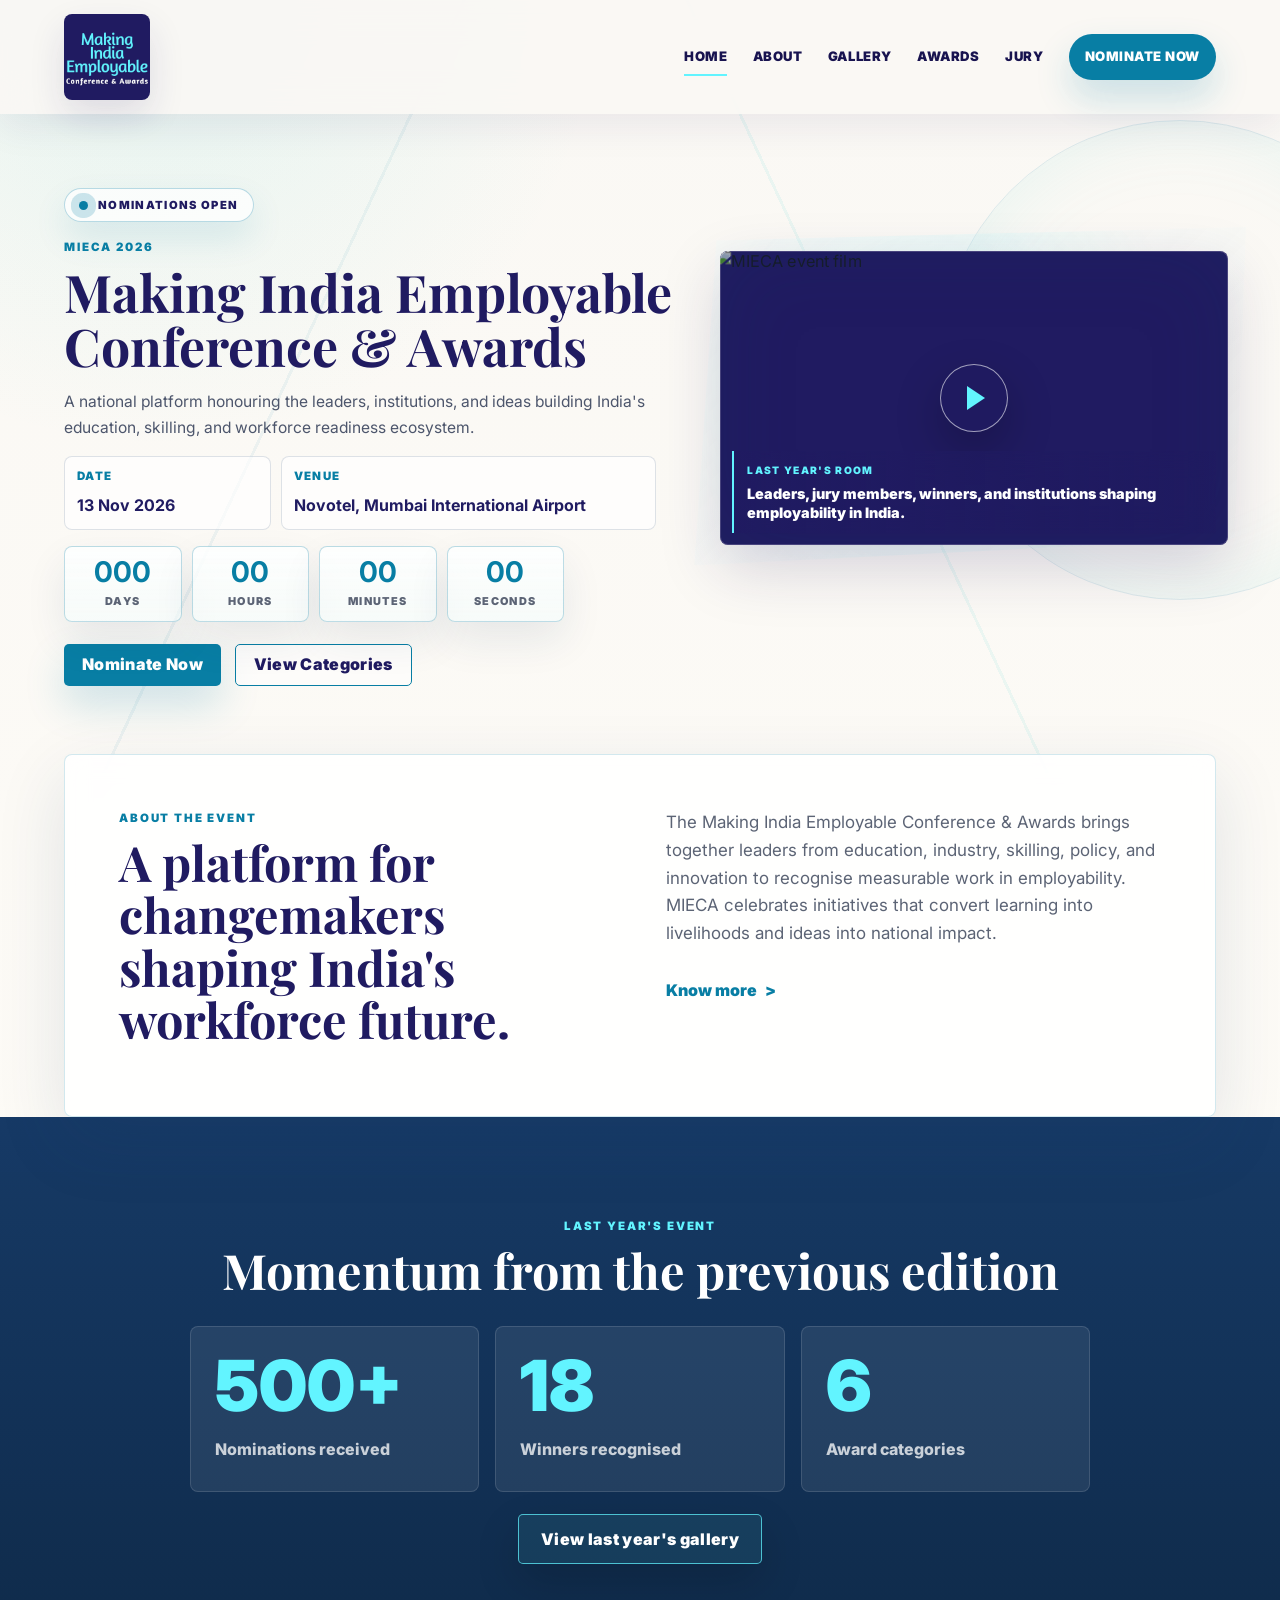
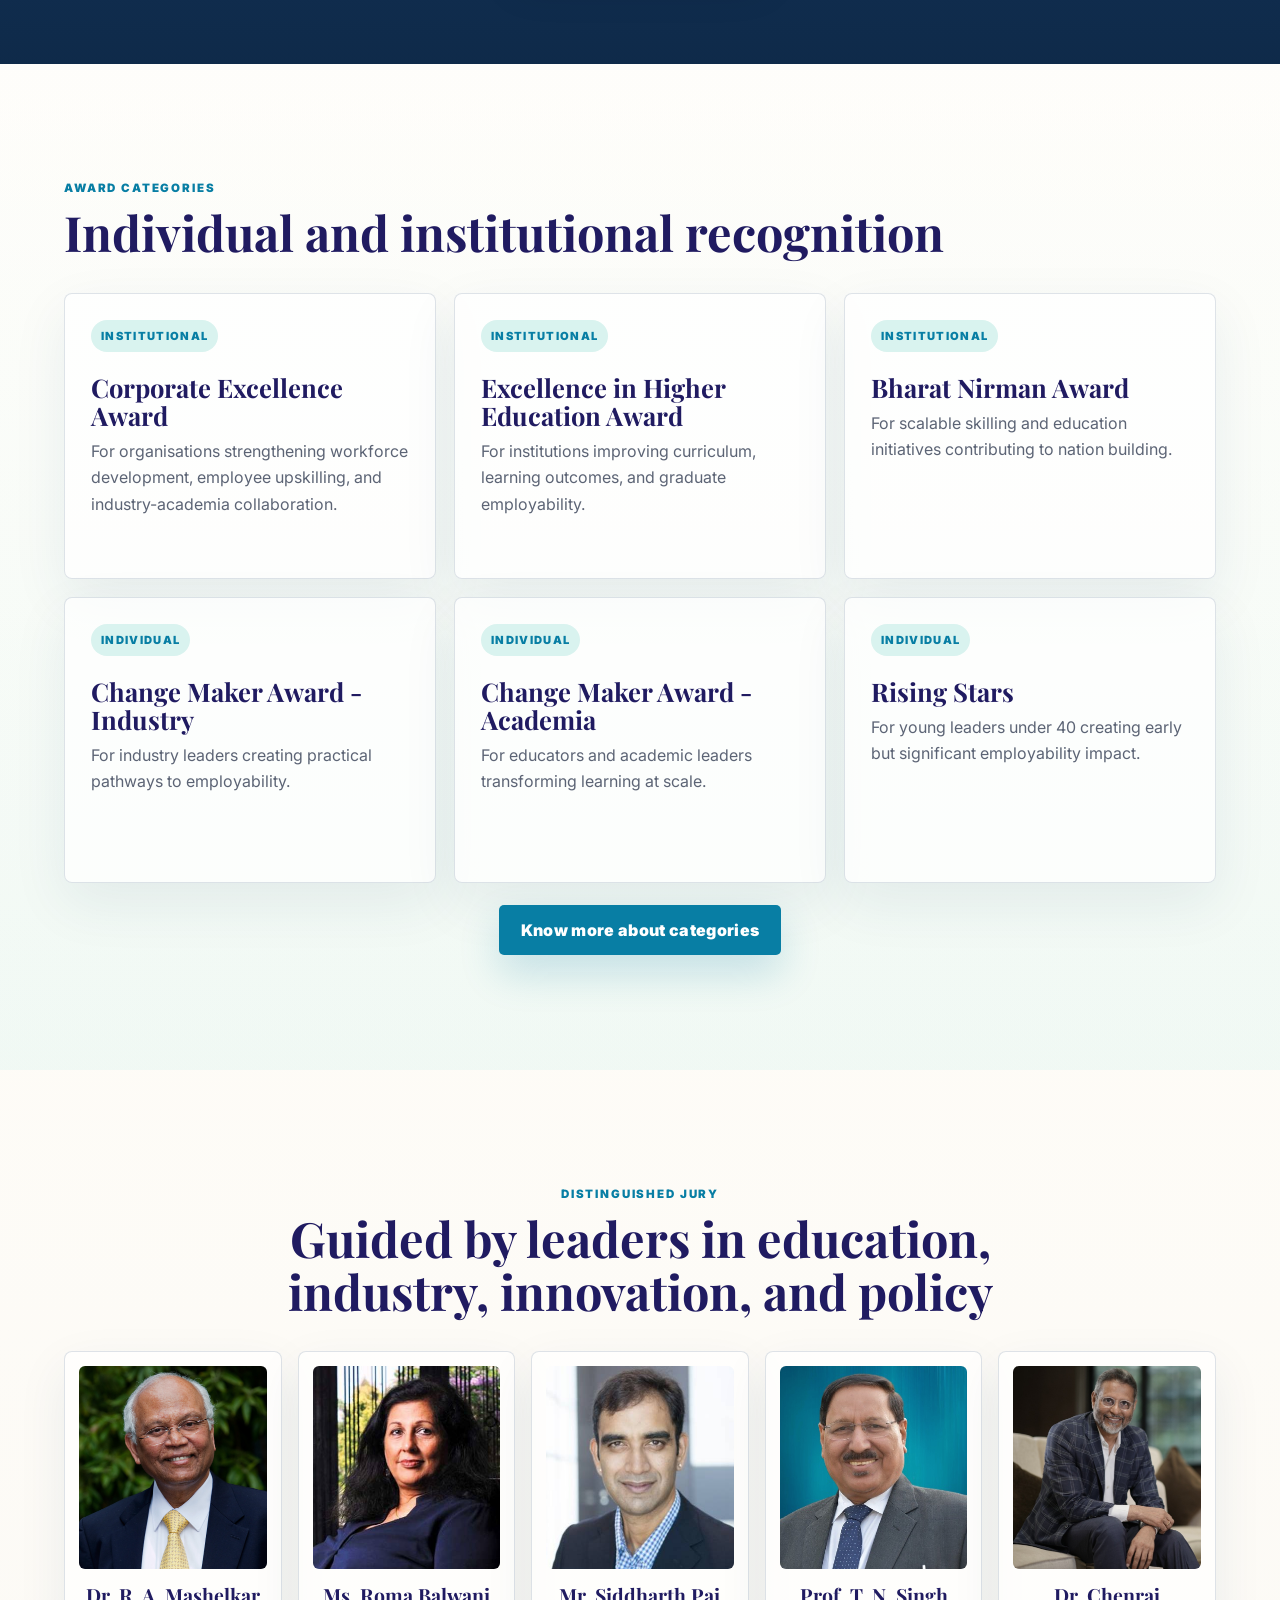
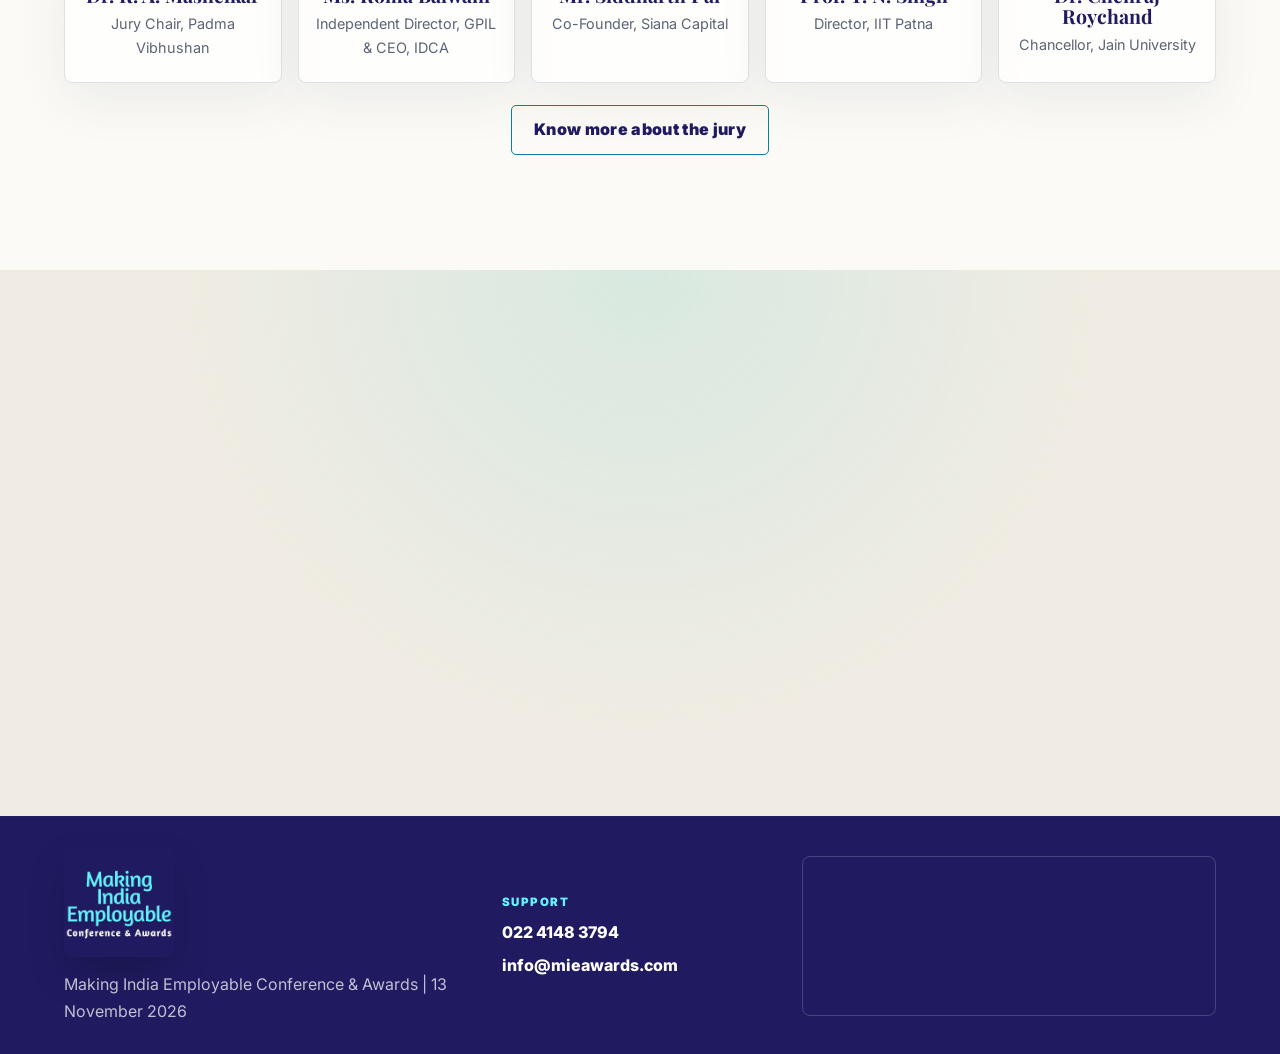
==== mieca-2026/index.html @ 9bd4bc5b "Add files via upload" ====
<!doctype html>
<html lang="en">
  <head>
    <meta charset="utf-8">
    <meta name="viewport" content="width=device-width, initial-scale=1">
    <title>MIECA 2026 | Making India Employable Conference & Awards</title>
    <meta name="description" content="Making India Employable Conference & Awards 2026 at Novotel, Mumbai International Airport on 13 November 2026.">
    <link rel="preconnect" href="https://fonts.googleapis.com">
    <link rel="preconnect" href="https://fonts.gstatic.com" crossorigin>
    <link href="https://fonts.googleapis.com/css2?family=Inter:wght@400;500;600;700;800;900&family=Playfair+Display:wght@600;700;800&display=swap" rel="stylesheet">
    <link rel="stylesheet" href="styles.css">
    <script defer src="script.js"></script>
  </head>
  <body>
    <div class="page-loader" id="pageLoader" aria-label="Loading Making India Employable">
      <div class="loader-mark">
        <img src="assets/mieca-logo.png" alt="Making India Employable Conference & Awards">
      </div>
      <div class="loader-line"></div>
    </div>

    <header class="site-header" id="siteHeader">
      <a class="brand" href="index.html" aria-label="MIECA home">
        <img src="assets/mieca-logo.png" alt="MIECA">
      </a>
      <button class="menu-toggle" type="button" aria-label="Open menu" aria-expanded="false">
        <span></span><span></span><span></span>
      </button>
      <nav class="site-nav" aria-label="Primary navigation">
        <a href="index.html" aria-current="page">Home</a>
        <a href="about.html">About</a>
        <a href="gallery.html">Gallery</a>
        <a href="awards.html">Awards</a>
        <a href="jury.html">Jury</a>
        <a class="nav-cta" href="awards.html#nominate">Nominate Now</a>
      </nav>
    </header>

    <main>
      <section class="hero page-band" id="top">
        <div class="ambient-lines" aria-hidden="true"></div>
        <div class="hero-copy reveal">
          <span class="status-pill"><i></i>Nominations Open</span>
          <p class="eyebrow">MIECA 2026</p>
          <h1 class="hero-title"><span>Making India Employable</span><span>Conference & Awards</span></h1>
          <p class="hero-text">A national platform honouring the leaders, institutions, and ideas building India's education, skilling, and workforce readiness ecosystem.</p>
          <div class="event-cards" aria-label="Event details">
            <div><span>Date</span><strong>13 Nov 2026</strong></div>
            <div><span>Venue</span><strong>Novotel, Mumbai International Airport</strong></div>
          </div>
          <div class="countdown" data-countdown="2026-11-13T09:00:00+05:30" aria-label="Countdown to event">
            <div><strong data-days>000</strong><span>Days</span></div>
            <div><strong data-hours>00</strong><span>Hours</span></div>
            <div><strong data-minutes>00</strong><span>Minutes</span></div>
            <div><strong data-seconds>00</strong><span>Seconds</span></div>
          </div>
          <div class="hero-actions">
            <a class="button primary" href="awards.html#nominate">Nominate Now</a>
            <a class="button ghost" href="awards.html">View Categories</a>
          </div>
        </div>
        <div class="hero-media reveal delay-1">
          <div class="video-frame hero-video">
            <a class="video-shell" href="https://www.youtube.com/watch?v=BabXamYl0RA" target="_blank" rel="noopener noreferrer" aria-label="Watch the MIECA event film on YouTube">
              <img src="https://img.youtube.com/vi/BabXamYl0RA/maxresdefault.jpg" alt="MIECA event film">
              <span class="video-play" aria-hidden="true"></span>
              <div class="video-story">
                <span>Last year's room</span>
                <strong>Leaders, jury members, winners, and institutions shaping employability in India.</strong>
              </div>
            </a>
          </div>
        </div>
      </section>

      <section class="section split-section" id="about-preview">
        <div class="section-copy reveal">
          <p class="eyebrow">About the event</p>
          <h2>A platform for changemakers shaping India's workforce future.</h2>
        </div>
        <div class="section-body reveal delay-1">
          <p>The Making India Employable Conference & Awards brings together leaders from education, industry, skilling, policy, and innovation to recognise measurable work in employability. MIECA celebrates initiatives that convert learning into livelihoods and ideas into national impact.</p>
          <a class="text-link" href="about.html">Know more</a>
        </div>
      </section>

      <section class="section impact-section" id="highlights">
        <div class="section-heading centered reveal">
          <p class="eyebrow">Last year's event</p>
          <h2>Momentum from the previous edition</h2>
        </div>
        <div class="stat-grid">
          <article class="stat-card reveal">
            <span class="stat-number" data-count="500" data-suffix="+">0</span>
            <p>Nominations received</p>
          </article>
          <article class="stat-card reveal delay-1">
            <span class="stat-number" data-count="18">0</span>
            <p>Winners recognised</p>
          </article>
          <article class="stat-card reveal delay-2">
            <span class="stat-number" data-count="6">0</span>
            <p>Award categories</p>
          </article>
        </div>
        <div class="center-action reveal">
          <a class="button ghost dark" href="gallery.html">View last year's gallery</a>
        </div>
      </section>

      <section class="section awards-preview" id="awards">
        <div class="section-heading reveal">
          <p class="eyebrow">Award categories</p>
          <h2>Individual and institutional recognition</h2>
        </div>
        <div class="category-grid">
          <article class="category-card reveal">
            <span>Institutional</span>
            <h3>Corporate Excellence Award</h3>
            <p>For organisations strengthening workforce development, employee upskilling, and industry-academia collaboration.</p>
          </article>
          <article class="category-card reveal">
            <span>Institutional</span>
            <h3>Excellence in Higher Education Award</h3>
            <p>For institutions improving curriculum, learning outcomes, and graduate employability.</p>
          </article>
          <article class="category-card reveal">
            <span>Institutional</span>
            <h3>Bharat Nirman Award</h3>
            <p>For scalable skilling and education initiatives contributing to nation building.</p>
          </article>
          <article class="category-card reveal">
            <span>Individual</span>
            <h3>Change Maker Award - Industry</h3>
            <p>For industry leaders creating practical pathways to employability.</p>
          </article>
          <article class="category-card reveal">
            <span>Individual</span>
            <h3>Change Maker Award - Academia</h3>
            <p>For educators and academic leaders transforming learning at scale.</p>
          </article>
          <article class="category-card reveal">
            <span>Individual</span>
            <h3>Rising Stars</h3>
            <p>For young leaders under 40 creating early but significant employability impact.</p>
          </article>
        </div>
        <div class="center-action reveal">
          <a class="button primary" href="awards.html">Know more about categories</a>
        </div>
      </section>

      <section class="section jury-preview" id="jury">
        <div class="section-heading centered reveal">
          <p class="eyebrow">Distinguished jury</p>
          <h2>Guided by leaders in education, industry, innovation, and policy</h2>
        </div>
        <div class="jury-strip">
          <article class="jury-card reveal">
            <img src="assets/dr-mashelkar.png" alt="Dr. R. A. Mashelkar">
            <h3>Dr. R. A. Mashelkar</h3>
            <p>Jury Chair, Padma Vibhushan</p>
          </article>
          <article class="jury-card reveal delay-1">
            <img src="assets/roma-balwani.jpg" alt="Ms. Roma Balwani">
            <h3>Ms. Roma Balwani</h3>
            <p>Independent Director, GPIL & CEO, IDCA</p>
          </article>
          <article class="jury-card reveal delay-2">
            <img src="assets/siddharth-pai.jpg" alt="Mr. Siddharth Pai">
            <h3>Mr. Siddharth Pai</h3>
            <p>Co-Founder, Siana Capital</p>
          </article>
          <article class="jury-card reveal">
            <img src="assets/tn-singh.jpg" alt="Prof. T. N. Singh">
            <h3>Prof. T. N. Singh</h3>
            <p>Director, IIT Patna</p>
          </article>
          <article class="jury-card reveal delay-1">
            <img src="assets/chenraj-roychand.jpg" alt="Dr. Chenraj Roychand">
            <h3>Dr. Chenraj Roychand</h3>
            <p>Chancellor, Jain University</p>
          </article>
        </div>
        <div class="center-action reveal">
          <a class="button ghost dark" href="jury.html">Know more about the jury</a>
        </div>
      </section>

      <section class="section partners-section" id="partners">
        <div class="section-heading centered reveal">
          <p class="eyebrow">Partners</p>
          <h2>Powered by a committed education and employability ecosystem</h2>
        </div>
        <div class="partner-grid reveal">
          <div class="partner-logo"><img src="assets/india-education-forum.png" alt="India Education Forum"></div>
          <div class="partner-logo"><img src="assets/india-employer-forum.png" alt="India Employer Forum"></div>
          <div class="partner-logo"><img src="assets/teamlease-digivarsity.png" alt="TeamLease EdTech Digivarsity"></div>
        </div>
      </section>
    </main>

    <footer class="site-footer">
      <div class="footer-brand">
        <img src="assets/mieca-logo.png" alt="MIECA">
        <p>Making India Employable Conference & Awards | 13 November 2026</p>
      </div>
      <div class="footer-contact">
        <span>Support</span>
        <a href="tel:02241483794">022 4148 3794</a>
        <a href="mailto:info@mieawards.com">info@mieawards.com</a>
      </div>
      <div class="footer-map" aria-label="Event location map">
        <iframe title="Novotel Mumbai International Airport map" src="https://maps.google.com/maps?q=Novotel%20Mumbai%20International%20Airport&t=&z=14&ie=UTF8&iwloc=&output=embed" loading="lazy"></iframe>
      </div>
    </footer>
  </body>
</html>
---- mieca-2026/styles.css ----
:root {
  --ivory: #faf8f4;
  --ivory-deep: #f1ece3;
  --ink: #182033;
  --muted: #5c6475;
  --deep: #201b61;
  --primary: #087ea4;
  --light: #62f4ff;
  --brand-cyan: #62f4ff;
  --brand-indigo: #201b61;
  --mist: #d9f3ef;
  --white: #ffffff;
  --line: rgba(22, 59, 102, 0.14);
  --glow: rgba(8, 126, 164, 0.2);
  --shadow: 0 24px 80px rgba(22, 59, 102, 0.14);
  --font-heading: "Playfair Display", Georgia, serif;
  --font-body: "Inter", Arial, sans-serif;
}

*,
*::before,
*::after {
  box-sizing: border-box;
}

html {
  scroll-behavior: smooth;
}

body {
  margin: 0;
  color: var(--ink);
  background:
    radial-gradient(circle at 12% 0%, rgba(84, 215, 210, 0.13), transparent 28rem),
    linear-gradient(180deg, var(--ivory), #fffdf8 48%, var(--ivory));
  font-family: var(--font-body);
  line-height: 1.65;
  overflow-x: hidden;
}

body.is-loading {
  overflow: hidden;
}

body.menu-open {
  overflow: hidden;
}

a {
  color: inherit;
  text-decoration: none;
}

img {
  display: block;
  max-width: 100%;
}

h1,
h2,
h3,
p {
  margin-top: 0;
}

h1,
h2,
h3 {
  color: var(--deep);
  font-family: var(--font-heading);
  line-height: 1.08;
}

h1 {
  max-width: 650px;
  margin-bottom: 16px;
  font-size: clamp(2.25rem, 4.45vw, 4.35rem);
  letter-spacing: 0;
}

.hero-title {
  max-width: 900px;
  font-size: clamp(2.35rem, 4.05vw, 4.05rem);
  line-height: 1.04;
}

.hero-title span {
  display: block;
  white-space: nowrap;
}

h2 {
  margin-bottom: 16px;
  font-size: clamp(1.9rem, 3.8vw, 3.35rem);
}

h3 {
  margin-bottom: 8px;
  font-size: clamp(1.25rem, 2vw, 1.7rem);
}

p {
  color: var(--muted);
}

.page-loader {
  position: fixed;
  inset: 0;
  z-index: 999;
  display: grid;
  place-items: center;
  background:
    radial-gradient(circle at 50% 42%, rgba(98, 244, 255, 0.16), transparent 22rem),
    var(--ivory);
  transition: opacity 0.55s ease, visibility 0.55s ease;
}

.page-loader.is-done {
  visibility: hidden;
  opacity: 0;
  pointer-events: none;
}

.loader-mark {
  display: grid;
  width: min(420px, 74vw);
  place-items: center;
  padding: 0;
  border-radius: 14px;
  background: transparent;
  box-shadow: 0 24px 80px rgba(32, 27, 97, 0.14);
  animation: loaderLogo 1.45s ease both;
}

.loader-mark img {
  width: 100%;
  border-radius: 14px;
  filter: drop-shadow(0 12px 24px rgba(32, 27, 97, 0.12));
}

.loader-line {
  position: absolute;
  top: calc(50% + 150px);
  width: min(320px, 70vw);
  height: 2px;
  overflow: hidden;
  background: rgba(8, 126, 164, 0.16);
}

.loader-line::after {
  content: "";
  display: block;
  width: 48%;
  height: 100%;
  background: linear-gradient(90deg, transparent, var(--primary), var(--light));
  animation: loaderLine 1.3s ease-in-out infinite;
}

@keyframes loaderLogo {
  from { opacity: 0; transform: translateY(14px) scale(0.96); }
  to { opacity: 1; transform: translateY(0) scale(1); }
}

@keyframes loaderLine {
  from { transform: translateX(-100%); }
  to { transform: translateX(230%); }
}

.site-header {
  position: fixed;
  top: 0;
  left: 0;
  z-index: 50;
  display: flex;
  width: 100%;
  align-items: center;
  justify-content: space-between;
  gap: 28px;
  padding: 14px clamp(18px, 5vw, 70px);
  background: rgba(250, 248, 244, 0.9);
  box-shadow: 0 12px 38px rgba(32, 27, 97, 0.08);
  backdrop-filter: blur(18px);
  transition: background 0.35s ease, box-shadow 0.35s ease, padding 0.35s ease;
}

.site-header.is-scrolled,
.site-header.menu-active {
  background: rgba(250, 248, 244, 0.96);
  box-shadow: 0 14px 42px rgba(32, 27, 97, 0.12);
  backdrop-filter: blur(18px);
}

.brand {
  display: inline-flex;
  align-items: center;
  padding: 0;
  border: 0;
  border-radius: 8px;
  background: transparent;
  box-shadow: 0 16px 36px rgba(32, 27, 97, 0.12);
}

.brand img {
  width: 86px;
  border-radius: 8px;
  filter: none;
}

.site-nav {
  display: flex;
  align-items: center;
  gap: clamp(16px, 2vw, 28px);
  color: #18134f;
  font-size: 0.82rem;
  font-weight: 900;
  letter-spacing: 0.04em;
  text-transform: uppercase;
}

.site-nav a {
  position: relative;
}

.site-nav a::after {
  content: "";
  position: absolute;
  right: 0;
  bottom: -8px;
  left: 0;
  height: 2px;
  background: var(--brand-cyan);
  transform: scaleX(0);
  transform-origin: left;
  transition: transform 0.25s ease;
}

.site-nav a:hover::after,
.site-nav a[aria-current="page"]::after {
  transform: scaleX(1);
}

.site-nav .nav-cta {
  min-height: 42px;
  padding: 12px 16px;
  border-radius: 999px;
  background: var(--primary);
  color: var(--white);
  box-shadow: 0 18px 36px var(--glow);
}

.site-nav .nav-cta::after {
  display: none;
}

.menu-toggle {
  display: none;
  width: 44px;
  height: 44px;
  border: 1px solid var(--line);
  border-radius: 999px;
  background: rgba(255, 255, 255, 0.72);
  cursor: pointer;
}

.menu-toggle span {
  display: block;
  width: 18px;
  height: 2px;
  margin: 4px auto;
  background: var(--deep);
  transition: transform 0.25s ease, opacity 0.25s ease;
}

.menu-open .menu-toggle span:nth-child(1) {
  transform: translateY(6px) rotate(45deg);
}

.menu-open .menu-toggle span:nth-child(2) {
  opacity: 0;
}

.menu-open .menu-toggle span:nth-child(3) {
  transform: translateY(-6px) rotate(-45deg);
}

.page-band,
.section {
  padding-right: clamp(18px, 5vw, 76px);
  padding-left: clamp(18px, 5vw, 76px);
}

.hero {
  position: relative;
  display: grid;
  min-height: min(740px, 80svh);
  grid-template-columns: minmax(0, 0.98fr) minmax(360px, 0.82fr);
  gap: clamp(30px, 5vw, 72px);
  align-items: start;
  padding-top: clamp(188px, 17vh, 210px);
  padding-bottom: 112px;
  overflow: hidden;
}

.ambient-lines {
  position: absolute;
  inset: 0;
  pointer-events: none;
  opacity: 0.58;
  background:
    linear-gradient(115deg, transparent 0 28%, rgba(8, 126, 164, 0.1) 28% 28.2%, transparent 28.2% 100%),
    linear-gradient(65deg, transparent 0 64%, rgba(84, 215, 210, 0.17) 64% 64.2%, transparent 64.2% 100%);
  animation: driftLines 9s ease-in-out infinite alternate;
}

@keyframes driftLines {
  from { transform: translate3d(-14px, -8px, 0); }
  to { transform: translate3d(18px, 10px, 0); }
}

.hero::before {
  content: "";
  position: absolute;
  width: 480px;
  height: 480px;
  right: -140px;
  top: 120px;
  border: 1px solid rgba(8, 126, 164, 0.12);
  border-radius: 50%;
  box-shadow: inset 0 0 80px rgba(84, 215, 210, 0.12);
  animation: slowSpin 20s linear infinite;
}

@keyframes slowSpin {
  to { transform: rotate(360deg); }
}

.hero-copy,
.hero-media {
  position: relative;
  z-index: 1;
}

.hero-media {
  align-self: start;
  margin-top: clamp(44px, 7vh, 74px);
}

.status-pill {
  display: inline-flex;
  align-items: center;
  gap: 10px;
  min-height: 34px;
  margin-bottom: 16px;
  padding: 0 14px;
  border: 1px solid rgba(8, 126, 164, 0.28);
  border-radius: 999px;
  background: rgba(255, 255, 255, 0.72);
  color: var(--deep);
  font-size: 0.7rem;
  font-weight: 900;
  letter-spacing: 0.12em;
  text-transform: uppercase;
  box-shadow: 0 16px 34px rgba(8, 126, 164, 0.12);
}

.status-pill i {
  width: 9px;
  height: 9px;
  border-radius: 50%;
  background: var(--primary);
  box-shadow: 0 0 0 8px var(--glow);
  animation: pulse 1.8s ease-in-out infinite;
}

@keyframes pulse {
  50% { box-shadow: 0 0 0 13px rgba(8, 126, 164, 0); }
}

.eyebrow {
  margin-bottom: 8px;
  color: var(--primary);
  font-size: 0.72rem;
  font-weight: 900;
  letter-spacing: 0.16em;
  text-transform: uppercase;
}

.hero-text {
  max-width: 600px;
  margin-bottom: 16px;
  color: #4d566c;
  font-size: clamp(0.95rem, 1.22vw, 1.06rem);
}

.event-cards {
  display: grid;
  max-width: 600px;
  grid-template-columns: 0.55fr 1fr;
  gap: 10px;
  margin-bottom: 16px;
}

.event-cards div {
  padding: 10px 12px;
  border: 1px solid var(--line);
  border-radius: 8px;
  background: rgba(255, 255, 255, 0.64);
}

.event-cards span {
  display: block;
  color: var(--primary);
  font-size: 0.72rem;
  font-weight: 900;
  letter-spacing: 0.12em;
  text-transform: uppercase;
}

.event-cards strong {
  display: block;
  margin-top: 6px;
  color: var(--deep);
}

.countdown {
  display: grid;
  max-width: 500px;
  grid-template-columns: repeat(4, 1fr);
  gap: 10px;
}

.countdown div {
  position: relative;
  overflow: hidden;
  min-height: 68px;
  padding: 11px 8px 8px;
  border: 1px solid rgba(8, 126, 164, 0.26);
  border-radius: 8px;
  background:
    linear-gradient(180deg, rgba(255, 255, 255, 0.88), rgba(255, 255, 255, 0.52)),
    rgba(84, 215, 210, 0.08);
  text-align: center;
  box-shadow: 0 18px 42px rgba(22, 59, 102, 0.09);
}

.countdown div::before {
  content: "";
  position: absolute;
  inset: 0;
  background: linear-gradient(110deg, transparent, rgba(84, 215, 210, 0.26), transparent);
  transform: translateX(-120%);
  animation: shimmer 3.5s ease-in-out infinite;
}

@keyframes shimmer {
  55%, 100% { transform: translateX(120%); }
}

.countdown strong {
  position: relative;
  display: block;
  color: var(--primary);
  font-size: clamp(1.25rem, 2.35vw, 1.78rem);
  line-height: 1;
}

.countdown span {
  position: relative;
  color: var(--muted);
  font-size: 0.68rem;
  font-weight: 900;
  letter-spacing: 0.13em;
  text-transform: uppercase;
}

.hero-actions,
.center-action {
  display: flex;
  flex-wrap: wrap;
  gap: 14px;
  margin-top: 22px;
}

.center-action {
  justify-content: center;
}

.button {
  display: inline-flex;
  align-items: center;
  justify-content: center;
  min-height: 50px;
  padding: 0 22px;
  border-radius: 5px;
  font-weight: 900;
  letter-spacing: 0.02em;
  transition: transform 0.25s ease, box-shadow 0.25s ease, background 0.25s ease;
}

.hero .button {
  min-height: 42px;
  padding: 0 18px;
}

.button:hover {
  transform: translateY(-3px);
}

.button.primary {
  background: var(--primary);
  color: var(--white);
  box-shadow: 0 18px 40px var(--glow);
}

.button.primary:hover {
  background: #066d91;
}

.button.ghost {
  border: 1.5px solid var(--primary);
  background: rgba(255, 255, 255, 0.54);
  color: var(--deep);
}

.button.dark {
  background: transparent;
}

.video-frame {
  position: relative;
  margin-right: clamp(-12px, -1vw, 0px);
}

.video-frame::before {
  content: "";
  position: absolute;
  inset: -24px -18px -20px -26px;
  z-index: -1;
  background:
    radial-gradient(circle at 45% 48%, rgba(98, 244, 255, 0.22), transparent 16rem),
    linear-gradient(135deg, rgba(232, 252, 255, 0.28), rgba(217, 243, 239, 0.08));
  clip-path: polygon(4% 4%, 100% 0, 98% 92%, 0 100%);
  opacity: 0.68;
}

.video-shell {
  position: relative;
  display: block;
  overflow: hidden;
  height: clamp(250px, 23vw, 340px);
  border-radius: 8px;
  background: var(--deep);
  box-shadow: 0 22px 62px rgba(32, 27, 97, 0.18);
  isolation: isolate;
}

.video-shell::before {
  content: "";
  position: absolute;
  inset: 0;
  z-index: 1;
  pointer-events: none;
  border: 1px solid rgba(255, 255, 255, 0.18);
  border-radius: inherit;
  box-shadow: inset 0 0 80px rgba(22, 59, 102, 0.16);
}

.video-shell img {
  width: 100%;
  height: 100%;
  object-fit: cover;
  filter: saturate(0.95) contrast(0.96) brightness(0.76);
  transform: scale(1.02);
  transition: transform 0.45s ease, filter 0.45s ease;
}

.video-shell:hover img {
  filter: saturate(1.04) contrast(1.02) brightness(0.82);
  transform: scale(1.06);
}

.video-play {
  position: absolute;
  top: 50%;
  left: 50%;
  z-index: 2;
  width: 68px;
  height: 68px;
  border: 1px solid rgba(255, 255, 255, 0.58);
  border-radius: 50%;
  background: rgba(32, 27, 97, 0.68);
  box-shadow: 0 18px 48px rgba(0, 0, 0, 0.24);
  transform: translate(-50%, -50%);
  backdrop-filter: blur(10px);
}

.video-play::before {
  content: "";
  position: absolute;
  top: 50%;
  left: 53%;
  border-top: 12px solid transparent;
  border-bottom: 12px solid transparent;
  border-left: 18px solid var(--brand-cyan);
  transform: translate(-50%, -50%);
}

.video-story {
  position: absolute;
  right: 12px;
  bottom: 12px;
  left: 12px;
  z-index: 2;
  max-width: 520px;
  padding: 11px 13px;
  border-left: 2px solid var(--light);
  background: linear-gradient(90deg, rgba(32, 27, 97, 0.8), rgba(32, 27, 97, 0.42));
  color: var(--white);
  backdrop-filter: blur(14px);
}

.video-story span {
  display: block;
  margin-bottom: 5px;
  color: var(--light);
  font-size: 0.64rem;
  font-weight: 900;
  letter-spacing: 0.13em;
  text-transform: uppercase;
}

.video-story strong {
  display: block;
  font-size: 0.9rem;
  font-weight: 900;
  line-height: 1.35;
}

.section {
  padding-top: clamp(70px, 9vw, 120px);
  padding-bottom: clamp(70px, 9vw, 120px);
}

.split-section {
  position: relative;
  z-index: 2;
  display: grid;
  grid-template-columns: minmax(0, 0.95fr) minmax(0, 1fr);
  gap: clamp(28px, 6vw, 84px);
  align-items: start;
  margin-top: -44px;
  margin-right: clamp(18px, 5vw, 76px);
  margin-left: clamp(18px, 5vw, 76px);
  padding: clamp(34px, 5vw, 54px);
  border: 1px solid rgba(8, 126, 164, 0.18);
  border-radius: 8px;
  background: rgba(255, 255, 255, 0.86);
  box-shadow: 0 24px 70px rgba(22, 59, 102, 0.12);
  backdrop-filter: blur(12px);
}

.section-body p {
  max-width: 720px;
  font-size: 1.06rem;
}

.text-link {
  display: inline-flex;
  margin-top: 12px;
  color: var(--primary);
  font-weight: 900;
}

.text-link::after {
  content: ">";
  margin-left: 8px;
  transition: transform 0.25s ease;
}

.text-link:hover::after {
  transform: translateX(5px);
}

.centered {
  max-width: 860px;
  margin-right: auto;
  margin-left: auto;
  text-align: center;
}

.impact-section {
  background:
    linear-gradient(180deg, rgba(22, 59, 102, 0.96), rgba(14, 42, 73, 0.98)),
    var(--deep);
  padding-top: clamp(74px, 8vw, 100px);
  padding-bottom: clamp(74px, 8vw, 100px);
}

.impact-section h2,
.impact-section p {
  color: var(--white);
}

.impact-section .eyebrow {
  color: var(--light);
}

.stat-grid {
  display: grid;
  grid-template-columns: repeat(3, 1fr);
  gap: 16px;
  max-width: 900px;
  margin: 30px auto 0;
}

.stat-card {
  position: relative;
  overflow: hidden;
  min-height: 166px;
  padding: 24px;
  border: 1px solid rgba(255, 255, 255, 0.13);
  border-radius: 8px;
  background: rgba(255, 255, 255, 0.08);
}

.stat-card::after,
.category-card::after {
  content: "";
  position: absolute;
  inset: 0;
  background: linear-gradient(115deg, transparent, rgba(84, 215, 210, 0.18), transparent);
  transform: translateX(-130%);
  transition: transform 0.65s ease;
}

.stat-card:hover::after,
.category-card:hover::after {
  transform: translateX(130%);
}

.stat-number {
  position: relative;
  z-index: 1;
  display: block;
  color: var(--light);
  font-size: clamp(2.7rem, 6vw, 4.4rem);
  font-weight: 900;
  line-height: 1;
}

.stat-card p {
  position: relative;
  z-index: 1;
  margin: 14px 0 0;
  color: rgba(255, 255, 255, 0.76);
  font-weight: 800;
}


.impact-section .button.ghost.dark {
  border-color: rgba(98, 244, 255, 0.72);
  background: rgba(98, 244, 255, 0.08);
  color: var(--white);
  box-shadow: 0 18px 44px rgba(0, 0, 0, 0.16);
}

.awards-preview {
  background: linear-gradient(180deg, rgba(255, 255, 255, 0.38), rgba(84, 215, 210, 0.08));
}

.category-grid {
  display: grid;
  grid-template-columns: repeat(3, minmax(0, 1fr));
  gap: 18px;
  margin-top: 34px;
}

.category-card {
  position: relative;
  overflow: hidden;
  min-height: 286px;
  padding: 26px;
  border: 1px solid var(--line);
  border-radius: 8px;
  background: rgba(255, 255, 255, 0.72);
  box-shadow: 0 20px 55px rgba(22, 59, 102, 0.08);
  transition: transform 0.25s ease, border-color 0.25s ease;
}

.nomination-card {
  display: flex;
  flex-direction: column;
}

.category-card:hover {
  border-color: rgba(8, 126, 164, 0.36);
  transform: translateY(-6px);
}

.category-card span {
  display: inline-flex;
  margin-bottom: 28px;
  padding: 7px 10px;
  border-radius: 999px;
  background: var(--mist);
  color: var(--primary);
  font-size: 0.7rem;
  font-weight: 900;
  letter-spacing: 0.12em;
  text-transform: uppercase;
}

.category-card > span {
  margin-bottom: 22px;
}

.category-card h3,
.category-card p,
.category-card span,
.nomination-row,
.nomination-count {
  position: relative;
  z-index: 1;
}

.nomination-row {
  display: flex;
  gap: 12px;
  align-items: center;
  justify-content: space-between;
  margin-top: auto;
  padding-top: 22px;
}

.nomination-count {
  display: flex;
  align-items: stretch;
  width: min(270px, 100%);
  height: 48px;
  min-height: 48px;
  overflow: hidden;
  border: 1px solid rgba(98, 244, 255, 0.36);
  border-radius: 999px;
  background:
    linear-gradient(135deg, rgba(98, 244, 255, 0.14), rgba(255, 255, 255, 0.66)),
    rgba(255, 255, 255, 0.74);
  box-shadow: 0 14px 34px rgba(32, 27, 97, 0.08);
}

.nomination-count::after {
  content: "";
  position: absolute;
  inset: 0;
  background: linear-gradient(100deg, transparent, rgba(98, 244, 255, 0.28), transparent);
  transform: translateX(-120%);
  animation: countSweep 4.8s ease-in-out infinite;
}

@keyframes countSweep {
  60%, 100% { transform: translateX(120%); }
}

.nomination-count span {
  margin: 0;
  display: flex;
  align-items: center;
  padding: 0 12px 0 15px;
  background: transparent;
  color: #087ea4;
  font-size: 0.62rem;
  line-height: 1.2;
  letter-spacing: 0.1em;
  text-transform: uppercase;
}

.nomination-count strong {
  display: grid;
  flex: 0 0 58px;
  height: 100%;
  place-items: center;
  background: var(--deep);
  color: var(--brand-cyan);
  font-size: 1.3rem;
  line-height: 1;
}

.nomination-count b {
  color: inherit;
  font-size: inherit;
}

.nomination-button {
  flex: 0 0 auto;
  min-width: 138px;
  min-height: 48px;
  padding: 0 16px;
  border: 0;
  cursor: pointer;
  font-size: 0.78rem;
}

.jury-preview {
  overflow: hidden;
}

.jury-strip {
  display: grid;
  grid-template-columns: repeat(5, minmax(190px, 1fr));
  gap: 16px;
  margin-top: 34px;
}

.jury-card {
  padding: 14px 14px 22px;
  border: 1px solid var(--line);
  border-radius: 8px;
  background: rgba(255, 255, 255, 0.68);
  text-align: center;
  box-shadow: 0 18px 50px rgba(22, 59, 102, 0.08);
  transition: transform 0.25s ease;
}

.jury-card:hover {
  transform: translateY(-6px);
}

.jury-card img {
  width: 100%;
  aspect-ratio: 1 / 1.08;
  border-radius: 6px;
  object-fit: cover;
  filter: saturate(0.95);
}

.jury-card h3 {
  margin: 16px 0 6px;
  font-size: 1.22rem;
}

.jury-card p {
  margin-bottom: 0;
  font-size: 0.9rem;
}

.partners-section {
  background:
    radial-gradient(circle at 50% 0%, rgba(84, 215, 210, 0.16), transparent 30rem),
    var(--ivory-deep);
}

.partner-grid {
  display: grid;
  grid-template-columns: repeat(3, 1fr);
  gap: 18px;
  max-width: 980px;
  margin: 34px auto 0;
}

.partner-logo {
  display: grid;
  min-height: 150px;
  place-items: center;
  padding: 26px;
  border: 1px solid var(--line);
  border-radius: 8px;
  background: rgba(255, 255, 255, 0.74);
  box-shadow: 0 20px 55px rgba(22, 59, 102, 0.08);
}

.partner-logo img {
  max-height: 78px;
  object-fit: contain;
}

.site-footer {
  display: grid;
  grid-template-columns: minmax(240px, 0.9fr) minmax(180px, 0.6fr) minmax(260px, 0.9fr);
  align-items: center;
  gap: 24px;
  padding: 30px clamp(18px, 5vw, 76px);
  border-top: 1px solid var(--line);
  background: var(--deep);
}

.site-footer img {
  width: 110px;
  margin-bottom: 14px;
  border-radius: 8px;
  box-shadow: 0 18px 36px rgba(0, 0, 0, 0.18);
}

.site-footer p {
  margin: 0;
  color: rgba(255, 255, 255, 0.72);
}

.footer-contact {
  display: grid;
  gap: 7px;
}

.footer-contact span {
  color: var(--light);
  font-size: 0.72rem;
  font-weight: 900;
  letter-spacing: 0.13em;
  text-transform: uppercase;
}

.footer-contact a {
  color: var(--white);
  font-weight: 800;
}

.footer-map {
  overflow: hidden;
  height: 160px;
  border: 1px solid rgba(255, 255, 255, 0.18);
  border-radius: 8px;
}

.footer-map iframe {
  width: 100%;
  height: 100%;
  border: 0;
  filter: saturate(0.78);
}

.subpage-hero {
  position: relative;
  min-height: 390px;
  padding-top: 132px;
  padding-bottom: 48px;
  background:
    linear-gradient(90deg, rgba(22, 59, 102, 0.95), rgba(8, 126, 164, 0.78)),
    radial-gradient(circle at 82% 20%, rgba(84, 215, 210, 0.22), transparent 26rem),
    var(--deep);
  overflow: hidden;
}

.subpage-hero::after {
  content: "";
  position: absolute;
  right: -110px;
  bottom: -160px;
  width: 420px;
  height: 420px;
  border: 1px solid rgba(255, 255, 255, 0.14);
  border-radius: 50%;
}

.subpage-hero > * {
  position: relative;
  z-index: 1;
}

.subpage-hero .status-pill {
  margin-bottom: 18px;
  background: rgba(255, 255, 255, 0.12);
  color: var(--white);
}

.subpage-hero .eyebrow,
.subpage-hero h1,
.subpage-hero p {
  color: var(--white);
}

.subpage-hero h1 {
  max-width: 900px;
  font-size: clamp(2.05rem, 3.9vw, 3.75rem);
}

.subpage-hero p:last-child {
  max-width: 790px;
  font-size: 1.05rem;
  color: rgba(255, 255, 255, 0.76);
}

.gallery-hero {
  min-height: 520px;
  background:
    linear-gradient(90deg, rgba(22, 59, 102, 0.92), rgba(8, 126, 164, 0.55)),
    linear-gradient(180deg, rgba(22, 59, 102, 0.12), rgba(22, 59, 102, 0.92)),
    url("assets/gallery/opening-lamp.jpg") center / cover;
}

.gallery-hero::before {
  content: "";
  position: absolute;
  inset: 0;
  background:
    linear-gradient(115deg, transparent 0 34%, rgba(84, 215, 210, 0.18) 34% 34.2%, transparent 34.2% 100%),
    radial-gradient(circle at 84% 28%, rgba(84, 215, 210, 0.22), transparent 25rem);
}

.gallery-feature {
  display: grid;
  grid-template-columns: minmax(0, 0.78fr) minmax(360px, 1fr);
  gap: clamp(28px, 5vw, 70px);
  align-items: center;
  background: linear-gradient(180deg, rgba(255, 255, 255, 0.54), rgba(84, 215, 210, 0.08));
}

.gallery-feature-copy p:last-child {
  max-width: 620px;
  font-size: 1.05rem;
}

.gallery-lead,
.gallery-item {
  position: relative;
  overflow: hidden;
  margin: 0;
  border: 1px solid rgba(8, 126, 164, 0.18);
  border-radius: 8px;
  background: var(--deep);
  box-shadow: 0 24px 70px rgba(22, 59, 102, 0.12);
}

.gallery-lead {
  aspect-ratio: 1.45 / 1;
}

.gallery-lead img,
.gallery-item img {
  width: 100%;
  height: 100%;
  object-fit: cover;
  filter: saturate(0.96) contrast(1.02);
  transition: transform 0.5s ease, filter 0.5s ease;
}

.gallery-lead:hover img,
.gallery-item:hover img {
  transform: scale(1.045);
  filter: saturate(1.04) contrast(1.04);
}

.gallery-lead figcaption,
.gallery-item figcaption {
  position: absolute;
  right: 12px;
  bottom: 12px;
  left: 12px;
  padding: 11px 12px;
  border: 1px solid rgba(255, 255, 255, 0.18);
  border-radius: 6px;
  background: rgba(22, 59, 102, 0.72);
  color: var(--white);
  font-size: 0.78rem;
  font-weight: 900;
  letter-spacing: 0.04em;
  text-transform: uppercase;
  backdrop-filter: blur(12px);
}

.gallery-section {
  background:
    radial-gradient(circle at 14% 0%, rgba(84, 215, 210, 0.14), transparent 28rem),
    var(--ivory);
}

.gallery-grid {
  display: grid;
  grid-auto-flow: dense;
  grid-auto-rows: 150px;
  grid-template-columns: repeat(4, minmax(0, 1fr));
  gap: 16px;
  margin-top: 36px;
}

.gallery-item {
  min-height: 150px;
}

.gallery-item.large {
  grid-column: span 2;
  grid-row: span 2;
}

.gallery-item.wide {
  grid-column: span 2;
}

.gallery-item.tall {
  grid-row: span 2;
}

.content-grid {
  display: grid;
  grid-template-columns: minmax(0, 0.85fr) minmax(0, 1fr);
  gap: clamp(28px, 6vw, 76px);
}

.panel {
  padding: 28px;
  border: 1px solid var(--line);
  border-radius: 8px;
  background: rgba(255, 255, 255, 0.7);
  box-shadow: 0 20px 58px rgba(22, 59, 102, 0.08);
}

.panel-list {
  display: grid;
  gap: 14px;
  margin: 0;
  padding: 0;
  list-style: none;
}

.panel-list li {
  padding-left: 18px;
  border-left: 3px solid var(--primary);
  color: var(--muted);
}

.profile-grid {
  display: grid;
  gap: 22px;
}

.profile-card {
  display: grid;
  grid-template-columns: 260px minmax(0, 1fr);
  gap: 28px;
  padding: 24px;
  border: 1px solid var(--line);
  border-radius: 8px;
  background: rgba(255, 255, 255, 0.74);
  box-shadow: 0 20px 60px rgba(22, 59, 102, 0.08);
}

.profile-card img {
  width: 100%;
  aspect-ratio: 1 / 1.12;
  border-radius: 8px;
  object-fit: cover;
}

.profile-role {
  color: var(--primary);
  font-weight: 900;
}

.profile-card p:last-child {
  margin-bottom: 0;
}

.nomination-panel {
  border-color: rgba(8, 126, 164, 0.32);
  background:
    linear-gradient(135deg, rgba(84, 215, 210, 0.16), rgba(255, 255, 255, 0.76)),
    var(--white);
}

.reveal {
  opacity: 0;
  transform: translateY(28px);
  transition: opacity 0.7s ease, transform 0.7s ease;
}

.reveal.is-visible {
  opacity: 1;
  transform: translateY(0);
}

.delay-1 {
  transition-delay: 0.12s;
}

.delay-2 {
  transition-delay: 0.22s;
}

@media (max-width: 1120px) {
  .brand img {
    width: 82px;
  }

  .hero,
  .content-grid,
  .gallery-feature {
    grid-template-columns: 1fr;
  }

  .hero-media {
    margin-top: 10px;
  }

  .video-frame {
    margin-right: 0;
  }

  .video-frame::before {
    inset: -32px;
    clip-path: polygon(3% 0, 100% 5%, 97% 94%, 0 100%);
  }

  .video-shell {
    height: auto;
    aspect-ratio: 16 / 9;
    border-radius: 8px;
  }

  .split-section {
    grid-template-columns: 1fr;
  }

  .jury-strip,
  .category-grid {
    grid-template-columns: repeat(2, minmax(0, 1fr));
  }

  .gallery-grid {
    grid-template-columns: repeat(3, minmax(0, 1fr));
  }
}

@media (max-width: 820px) {
  .menu-toggle {
    display: block;
    position: relative;
    z-index: 60;
  }

  .site-nav {
    position: fixed;
    inset: 0;
    z-index: 55;
    display: grid;
    align-content: center;
    justify-items: center;
    gap: 24px;
    background: rgba(250, 248, 244, 0.98);
    font-size: 1.05rem;
    opacity: 0;
    pointer-events: none;
    transform: translateY(-12px);
    transition: opacity 0.25s ease, transform 0.25s ease;
  }

  .menu-open .site-nav {
    opacity: 1;
    pointer-events: auto;
    transform: translateY(0);
  }

  .event-cards,
  .stat-grid,
  .partner-grid,
  .profile-card,
  .site-footer {
    grid-template-columns: 1fr;
  }

  .countdown {
    grid-template-columns: repeat(2, 1fr);
  }

  .split-section {
    margin-top: -24px;
    margin-right: 18px;
    margin-left: 18px;
  }

  .nomination-row {
    flex-wrap: wrap;
  }

  .nomination-button {
    width: 100%;
  }

  .nomination-count {
    width: 100%;
  }

  .gallery-grid {
    grid-auto-rows: 170px;
    grid-template-columns: repeat(2, minmax(0, 1fr));
  }

  .gallery-item.large,
  .gallery-item.wide {
    grid-column: span 2;
  }
}

@media (max-width: 560px) {
  .brand {
    padding: 0;
  }

  .brand img {
    width: 70px;
  }

  h1 {
    font-size: clamp(2.2rem, 12vw, 3.35rem);
  }

  .hero-title {
    font-size: clamp(2.05rem, 10.8vw, 3.1rem);
  }

  .hero-title span {
    white-space: normal;
  }

  .page-band,
  .section {
    padding-right: 18px;
    padding-left: 18px;
  }

  .category-grid,
  .jury-strip {
    grid-template-columns: 1fr;
  }

  .hero {
    padding-top: 128px;
    padding-bottom: 84px;
  }

  .video-story {
    right: 10px;
    bottom: 10px;
    left: 10px;
    padding: 12px 13px;
  }

  .video-story strong {
    font-size: 0.88rem;
  }

  .gallery-hero {
    min-height: 470px;
  }

  .gallery-grid {
    display: flex;
    flex-direction: column;
  }

  .gallery-item,
  .gallery-item.large,
  .gallery-item.wide,
  .gallery-item.tall {
    min-height: auto;
    aspect-ratio: 1.18 / 1;
  }

  .gallery-lead figcaption,
  .gallery-item figcaption {
    right: 8px;
    bottom: 8px;
    left: 8px;
    font-size: 0.68rem;
  }
}
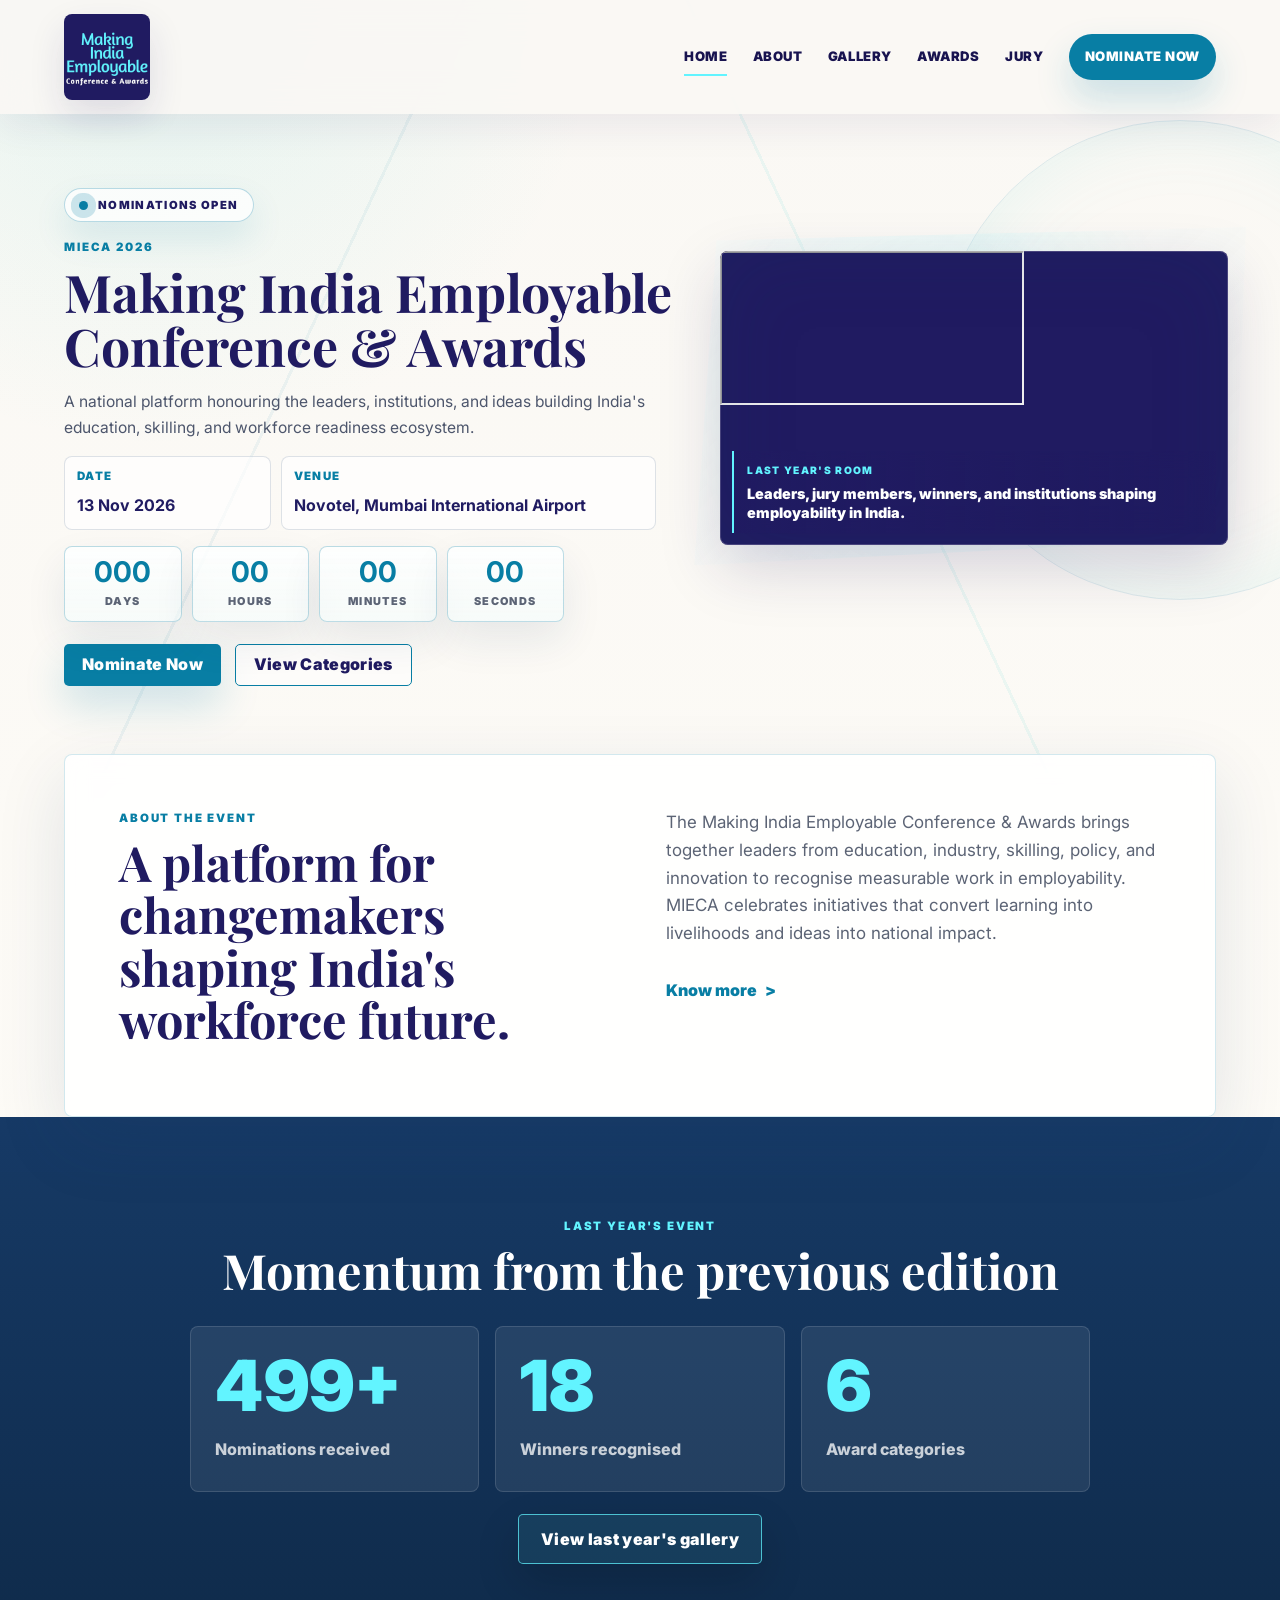
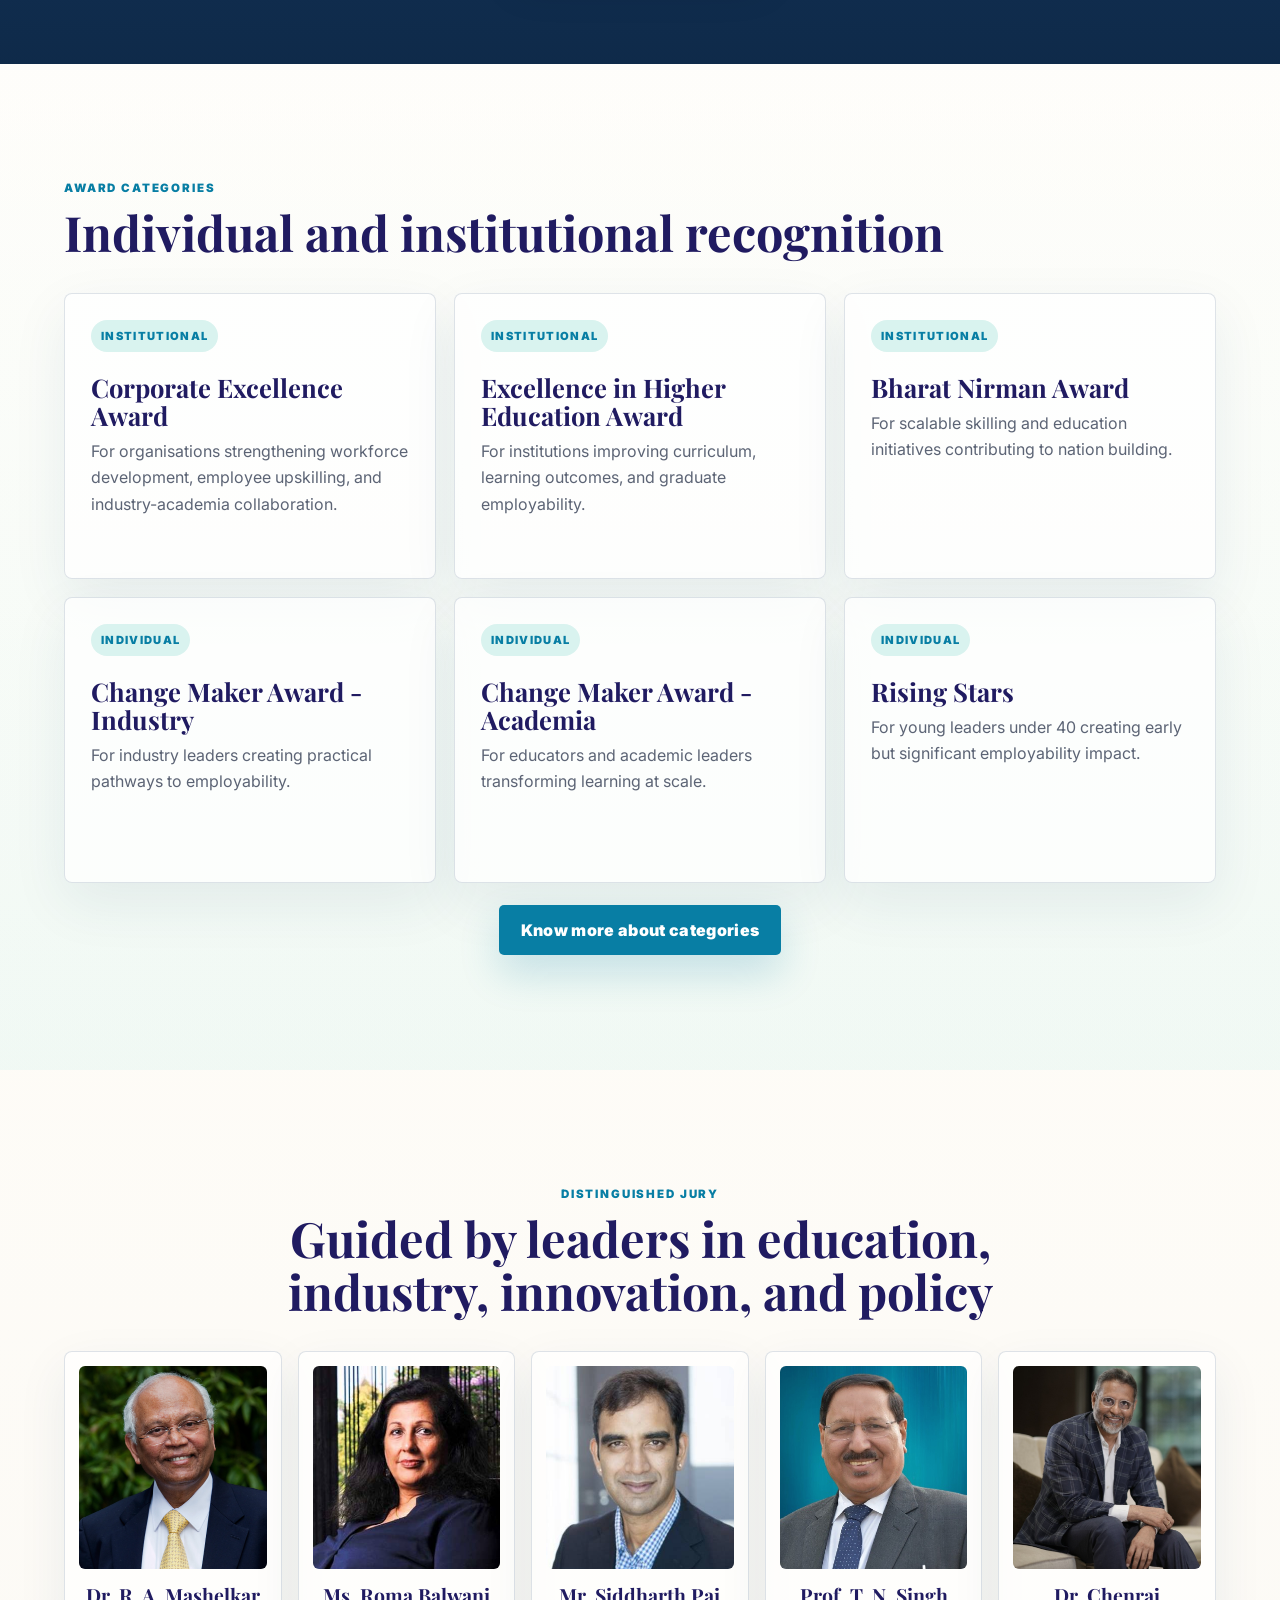
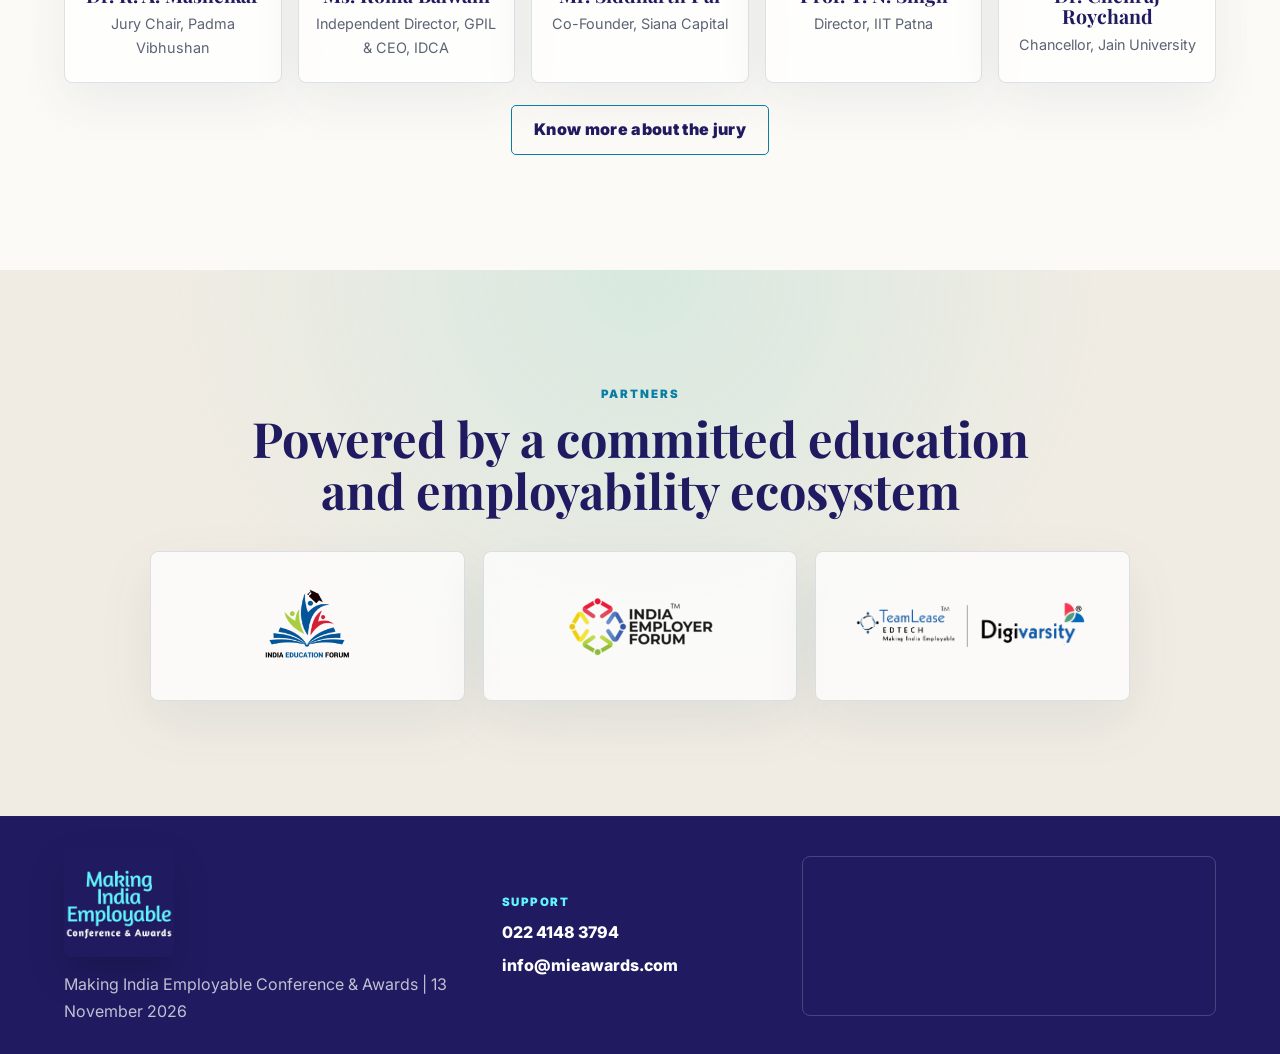
==== commit c9f17cb8: "Add files via upload" ====
--- a/mieca-2026/index.html
+++ b/mieca-2026/index.html
@@ -61,14 +61,19 @@
         </div>
         <div class="hero-media reveal delay-1">
           <div class="video-frame hero-video">
-            <a class="video-shell" href="https://www.youtube.com/watch?v=BabXamYl0RA" target="_blank" rel="noopener noreferrer" aria-label="Watch the MIECA event film on YouTube">
-              <img src="https://img.youtube.com/vi/BabXamYl0RA/maxresdefault.jpg" alt="MIECA event film">
-              <span class="video-play" aria-hidden="true"></span>
+            <div class="video-shell" aria-label="Autoplaying MIECA event film">
+              <iframe
+                src="https://www.youtube.com/embed/BabXamYl0RA?autoplay=1&mute=1&loop=1&playlist=BabXamYl0RA&controls=0&modestbranding=1&playsinline=1&rel=0"
+                title="MIECA event film"
+                referrerpolicy="strict-origin-when-cross-origin"
+                allow="autoplay; encrypted-media; picture-in-picture"
+                allowfullscreen>
+              </iframe>
               <div class="video-story">
                 <span>Last year's room</span>
                 <strong>Leaders, jury members, winners, and institutions shaping employability in India.</strong>
               </div>
-            </a>
+            </div>
           </div>
         </div>
       </section>
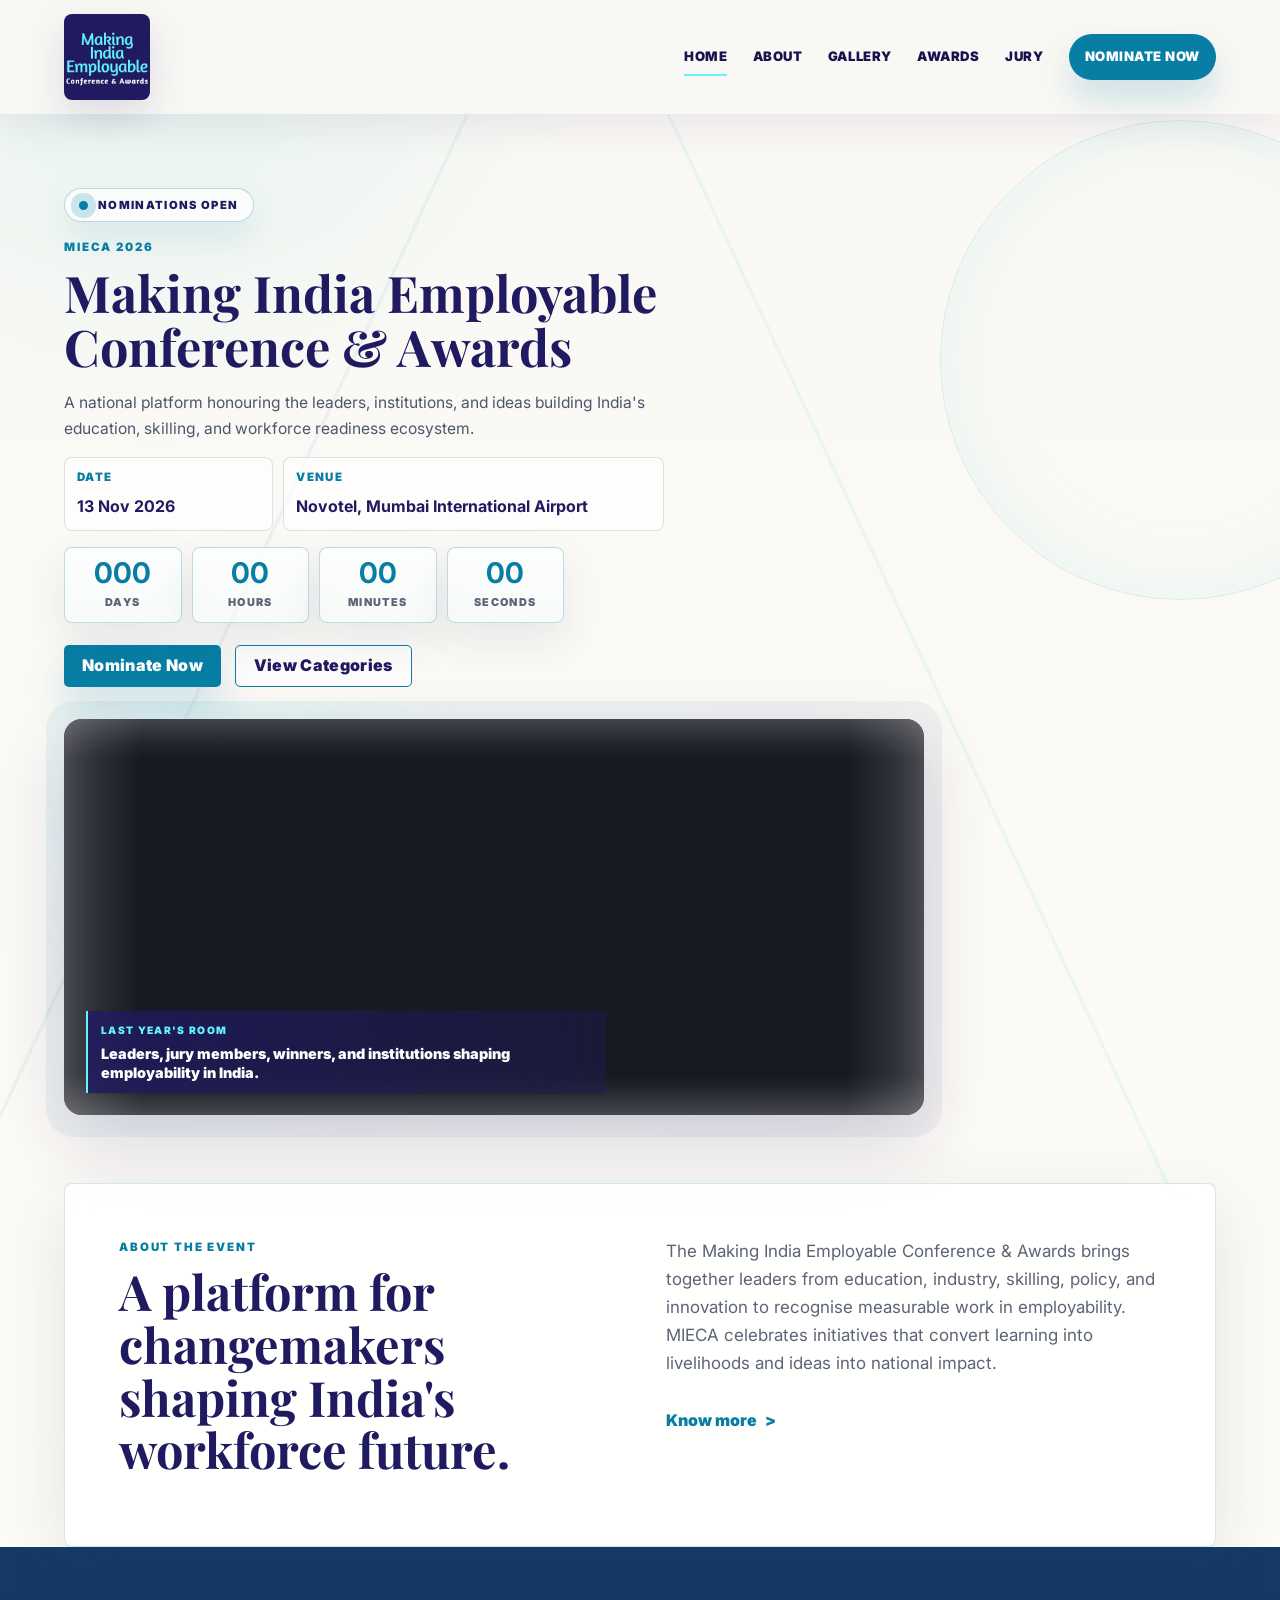
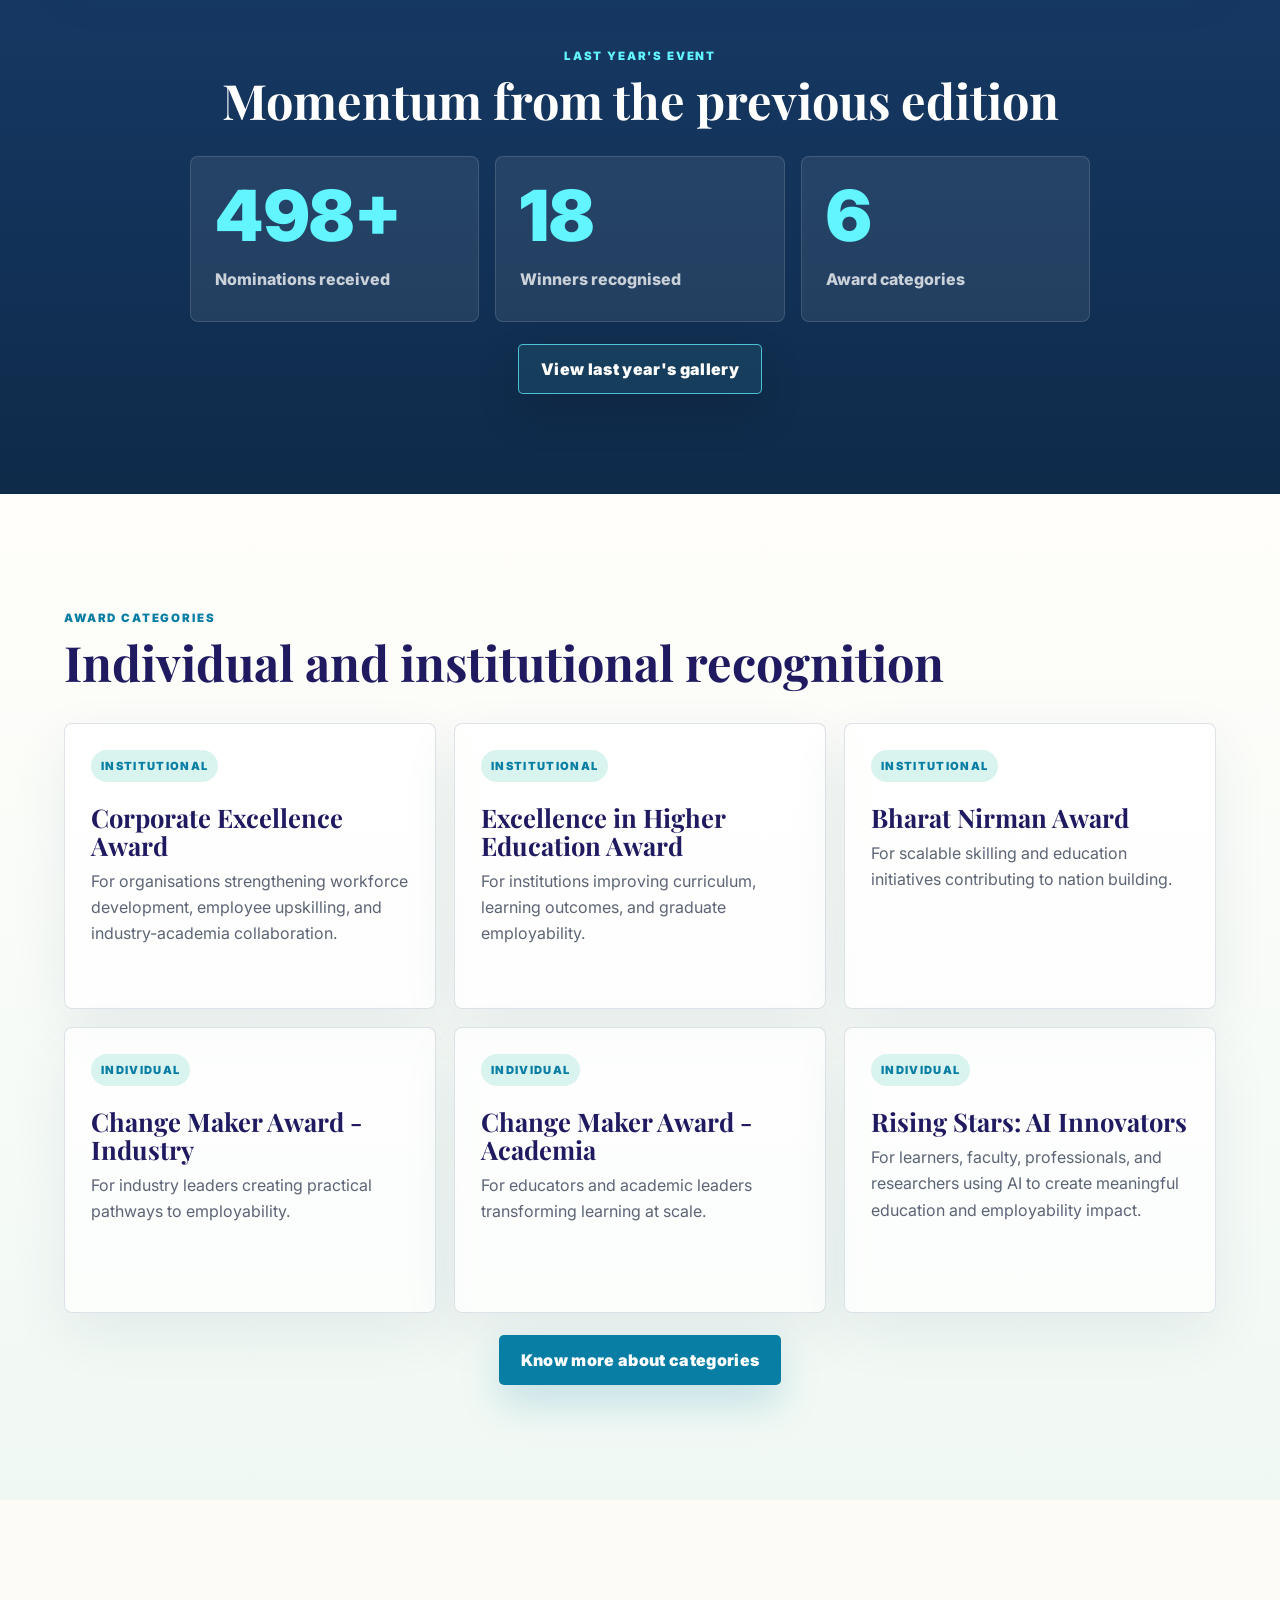
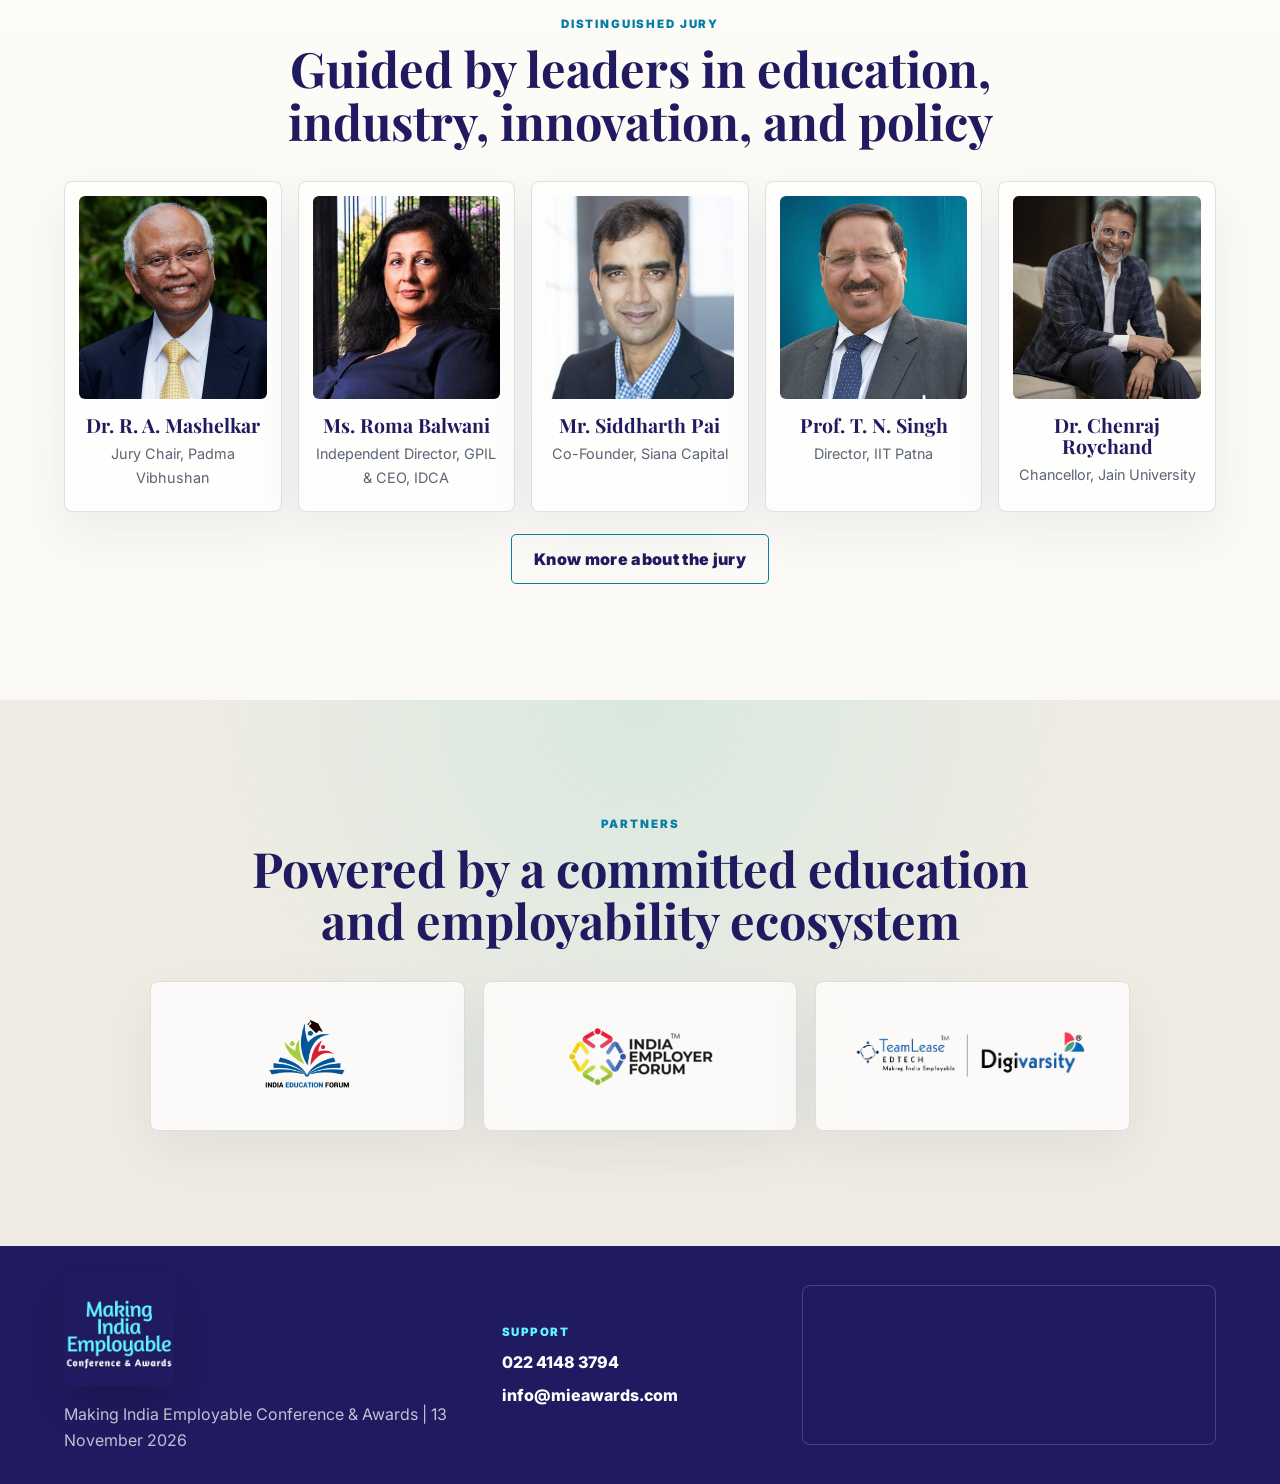
==== commit 5410c69c: "Add files via upload" ====
--- a/mieca-2026/index.html
+++ b/mieca-2026/index.html
@@ -146,8 +146,8 @@
           </article>
           <article class="category-card reveal">
             <span>Individual</span>
-            <h3>Rising Stars</h3>
-            <p>For young leaders under 40 creating early but significant employability impact.</p>
+            <h3>Rising Stars: AI Innovators</h3>
+            <p>For learners, faculty, professionals, and researchers using AI to create meaningful education and employability impact.</p>
           </article>
         </div>
         <div class="center-action reveal">
--- a/mieca-2026/styles.css
+++ b/mieca-2026/styles.css
@@ -79,9 +79,9 @@
 }
 
 .hero-title {
-  max-width: 900px;
-  font-size: clamp(2.35rem, 4.05vw, 4.05rem);
-  line-height: 1.04;
+  max-width: 640px;
+  font-size: clamp(2.1rem, 2.55vw, 2.75rem);
+  line-height: 1.08;
 }
 
 .hero-title span {
@@ -293,8 +293,9 @@
   position: relative;
   display: grid;
   min-height: min(740px, 80svh);
-  grid-template-columns: minmax(0, 0.98fr) minmax(360px, 0.82fr);
-  gap: clamp(30px, 5vw, 72px);
+  grid-template-columns: minmax(0, 640px) minmax(520px, 720px);
+  justify-content: space-between;
+  gap: clamp(72px, 7vw, 150px);
   align-items: start;
   padding-top: clamp(188px, 17vh, 210px);
   padding-bottom: 112px;
@@ -337,12 +338,18 @@
 .hero-copy,
 .hero-media {
   position: relative;
+}
+
+.hero-copy {
+  z-index: 2;
+  min-width: 0;
+}
+
+.hero-media {
   z-index: 1;
-}
-
-.hero-media {
+  min-width: 0;
   align-self: start;
-  margin-top: clamp(44px, 7vh, 74px);
+  margin-top: clamp(18px, 4vh, 44px);
 }
 
 .status-pill {
@@ -528,29 +535,31 @@
 
 .video-frame {
   position: relative;
-  margin-right: clamp(-12px, -1vw, 0px);
+  width: min(100%, 720px);
+  margin-right: 0;
+  margin-left: auto;
 }
 
 .video-frame::before {
   content: "";
   position: absolute;
-  inset: -24px -18px -20px -26px;
+  inset: -18px -18px -22px;
   z-index: -1;
+  border-radius: 28px;
   background:
-    radial-gradient(circle at 45% 48%, rgba(98, 244, 255, 0.22), transparent 16rem),
-    linear-gradient(135deg, rgba(232, 252, 255, 0.28), rgba(217, 243, 239, 0.08));
-  clip-path: polygon(4% 4%, 100% 0, 98% 92%, 0 100%);
-  opacity: 0.68;
+    radial-gradient(circle at 22% 24%, rgba(98, 244, 255, 0.18), transparent 15rem),
+    linear-gradient(135deg, rgba(8, 126, 164, 0.1), rgba(32, 27, 97, 0.08));
+  opacity: 0.62;
 }
 
 .video-shell {
   position: relative;
   display: block;
   overflow: hidden;
-  height: clamp(250px, 23vw, 340px);
-  border-radius: 8px;
-  background: var(--deep);
-  box-shadow: 0 22px 62px rgba(32, 27, 97, 0.18);
+  height: clamp(380px, 31vw, 520px);
+  border-radius: 18px;
+  background: #171923;
+  box-shadow: 0 28px 70px rgba(32, 27, 97, 0.16);
   isolation: isolate;
 }
 
@@ -560,63 +569,44 @@
   inset: 0;
   z-index: 1;
   pointer-events: none;
-  border: 1px solid rgba(255, 255, 255, 0.18);
   border-radius: inherit;
-  box-shadow: inset 0 0 80px rgba(22, 59, 102, 0.16);
-}
-
-.video-shell img {
+  background:
+    linear-gradient(90deg, rgba(250, 248, 244, 0.18), transparent 9%, transparent 91%, rgba(250, 248, 244, 0.18)),
+    linear-gradient(180deg, rgba(250, 248, 244, 0.14), transparent 10%, transparent 90%, rgba(250, 248, 244, 0.16));
+  box-shadow: inset 0 0 36px rgba(250, 248, 244, 0.14);
+}
+
+.video-shell::after {
+  content: "";
+  position: absolute;
+  inset: -1px;
+  z-index: 1;
+  pointer-events: none;
+  border-radius: inherit;
+  border: 1px solid rgba(8, 126, 164, 0.18);
+}
+
+.video-shell iframe {
+  position: relative;
+  z-index: 0;
   width: 100%;
   height: 100%;
-  object-fit: cover;
-  filter: saturate(0.95) contrast(0.96) brightness(0.76);
-  transform: scale(1.02);
-  transition: transform 0.45s ease, filter 0.45s ease;
-}
-
-.video-shell:hover img {
-  filter: saturate(1.04) contrast(1.02) brightness(0.82);
-  transform: scale(1.06);
-}
-
-.video-play {
-  position: absolute;
-  top: 50%;
-  left: 50%;
-  z-index: 2;
-  width: 68px;
-  height: 68px;
-  border: 1px solid rgba(255, 255, 255, 0.58);
-  border-radius: 50%;
-  background: rgba(32, 27, 97, 0.68);
-  box-shadow: 0 18px 48px rgba(0, 0, 0, 0.24);
-  transform: translate(-50%, -50%);
-  backdrop-filter: blur(10px);
-}
-
-.video-play::before {
-  content: "";
-  position: absolute;
-  top: 50%;
-  left: 53%;
-  border-top: 12px solid transparent;
-  border-bottom: 12px solid transparent;
-  border-left: 18px solid var(--brand-cyan);
-  transform: translate(-50%, -50%);
+  border: 0;
 }
 
 .video-story {
   position: absolute;
-  right: 12px;
-  bottom: 12px;
-  left: 12px;
+  right: 22px;
+  bottom: 22px;
+  left: 22px;
   z-index: 2;
   max-width: 520px;
   padding: 11px 13px;
   border-left: 2px solid var(--light);
-  background: linear-gradient(90deg, rgba(32, 27, 97, 0.8), rgba(32, 27, 97, 0.42));
+  background: linear-gradient(90deg, rgba(32, 27, 97, 0.82), rgba(32, 27, 97, 0.34));
   color: var(--white);
-  backdrop-filter: blur(14px);
+  backdrop-filter: blur(10px);
+  -webkit-backdrop-filter: blur(10px);
 }
 
 .video-story span {
@@ -1273,6 +1263,32 @@
   transition-delay: 0.22s;
 }
 
+@media (max-width: 1380px) {
+  .hero {
+    grid-template-columns: 1fr;
+    gap: 32px;
+    min-height: auto;
+  }
+
+  .hero-title {
+    max-width: 760px;
+    font-size: clamp(2.1rem, 5vw, 3.15rem);
+  }
+
+  .hero-title span {
+    white-space: normal;
+  }
+
+  .hero-media {
+    margin-top: 0;
+  }
+
+  .video-frame {
+    width: min(100%, 860px);
+    margin-left: 0;
+  }
+}
+
 @media (max-width: 1120px) {
   .brand img {
     width: 82px;
@@ -1293,14 +1309,13 @@
   }
 
   .video-frame::before {
-    inset: -32px;
-    clip-path: polygon(3% 0, 100% 5%, 97% 94%, 0 100%);
+    inset: -14px;
   }
 
   .video-shell {
     height: auto;
     aspect-ratio: 16 / 9;
-    border-radius: 8px;
+    border-radius: 14px;
   }
 
   .split-section {
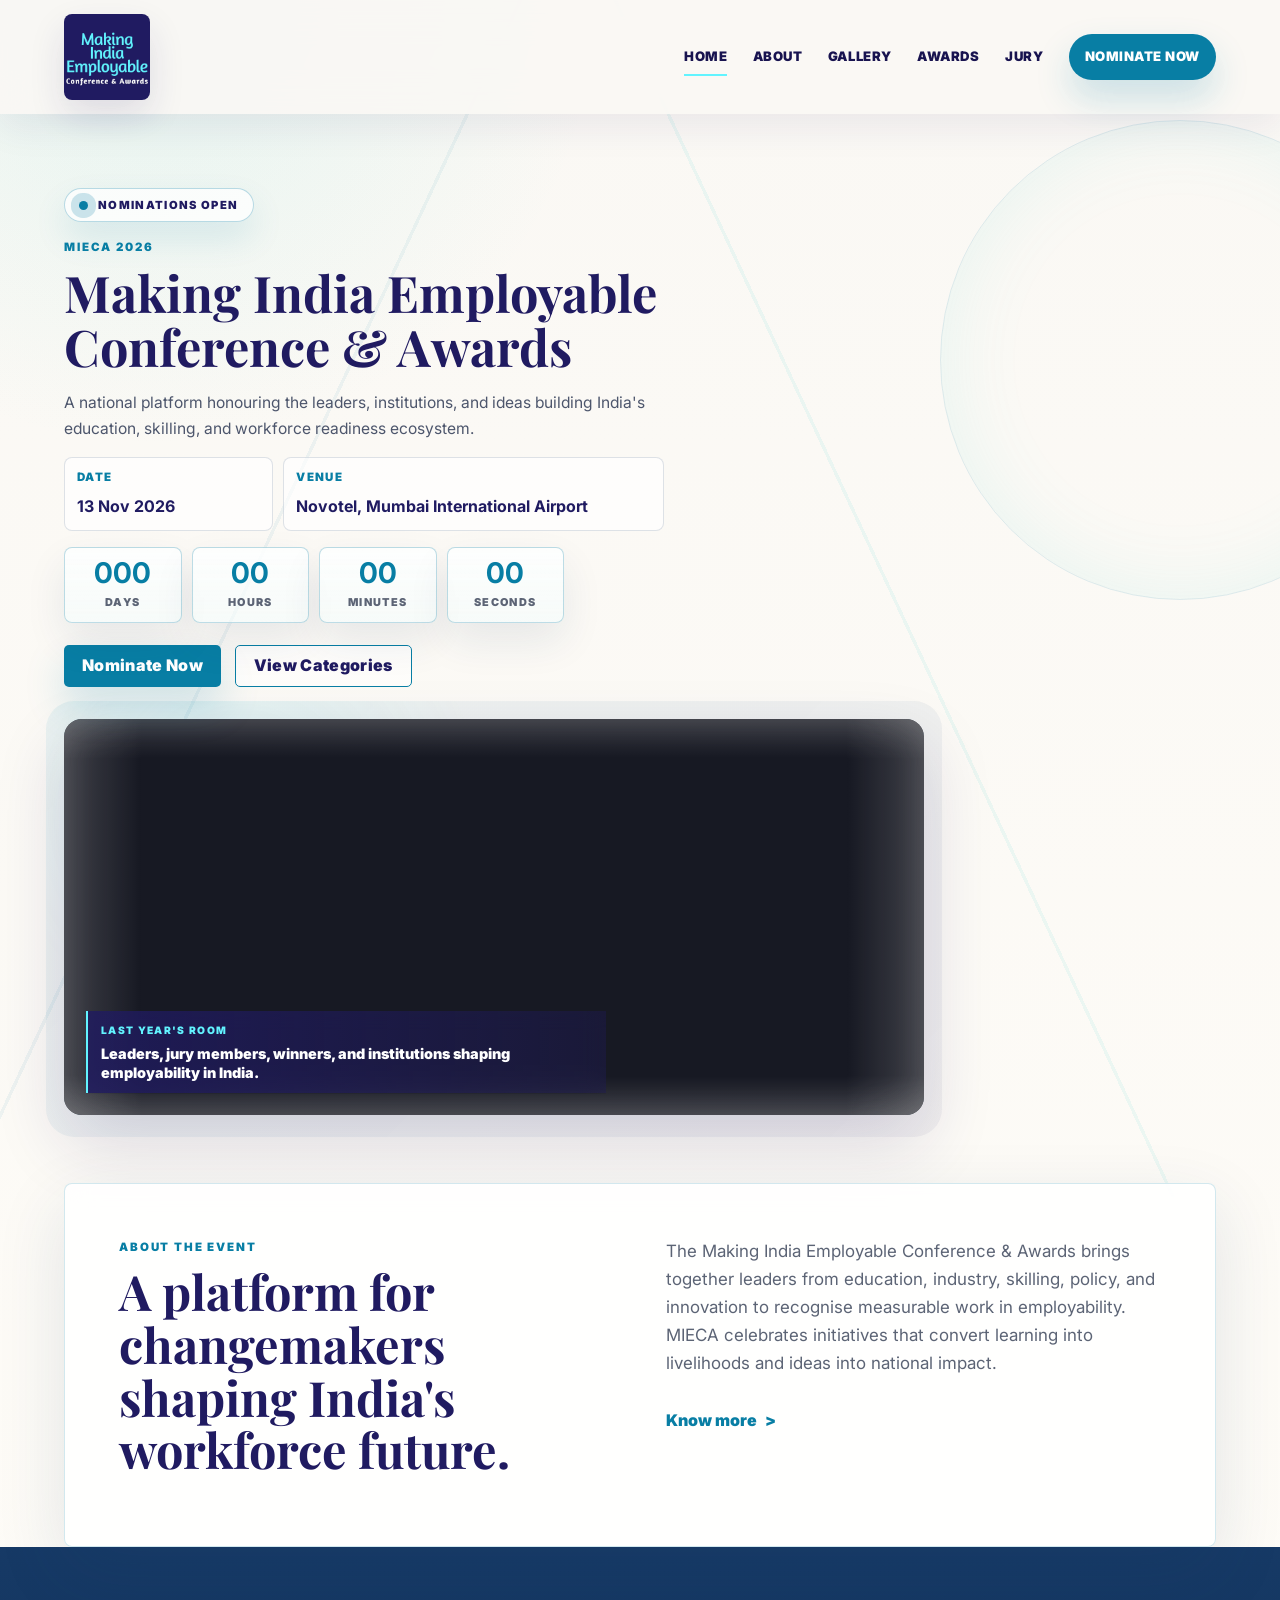
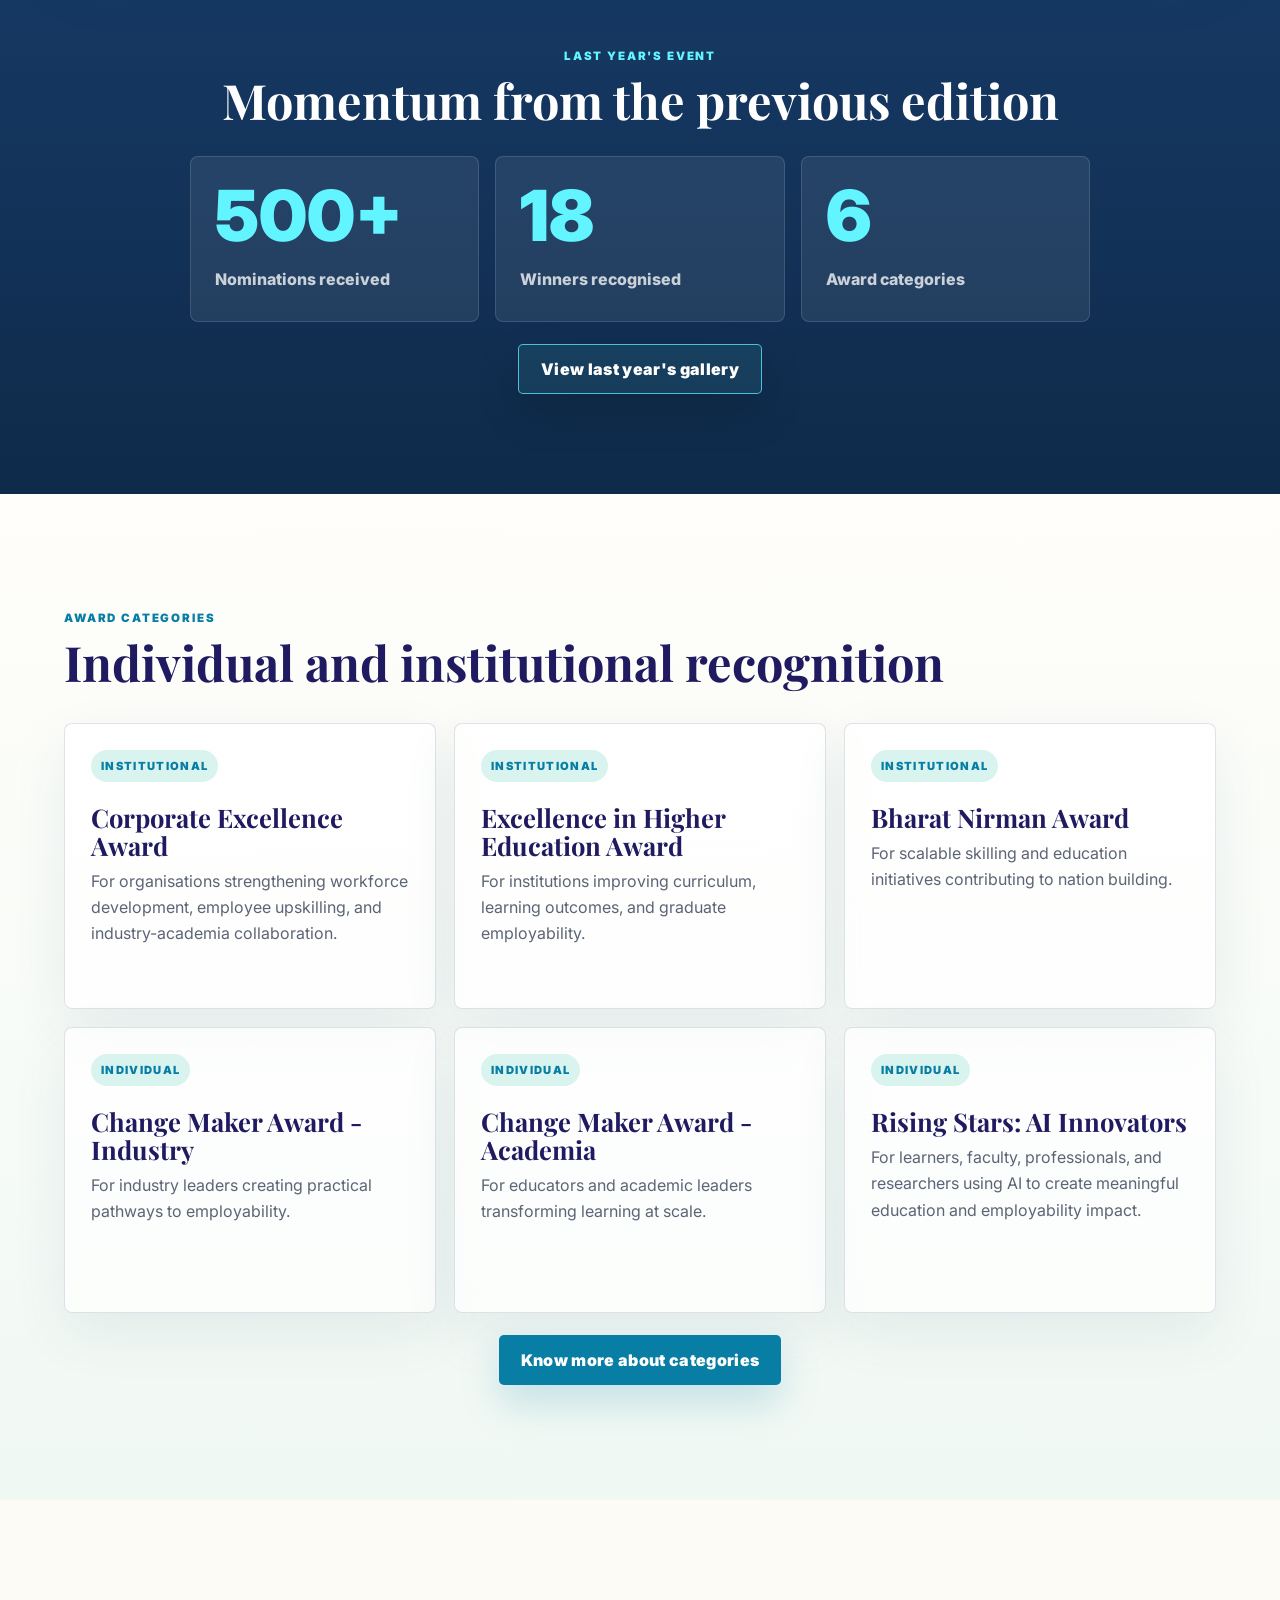
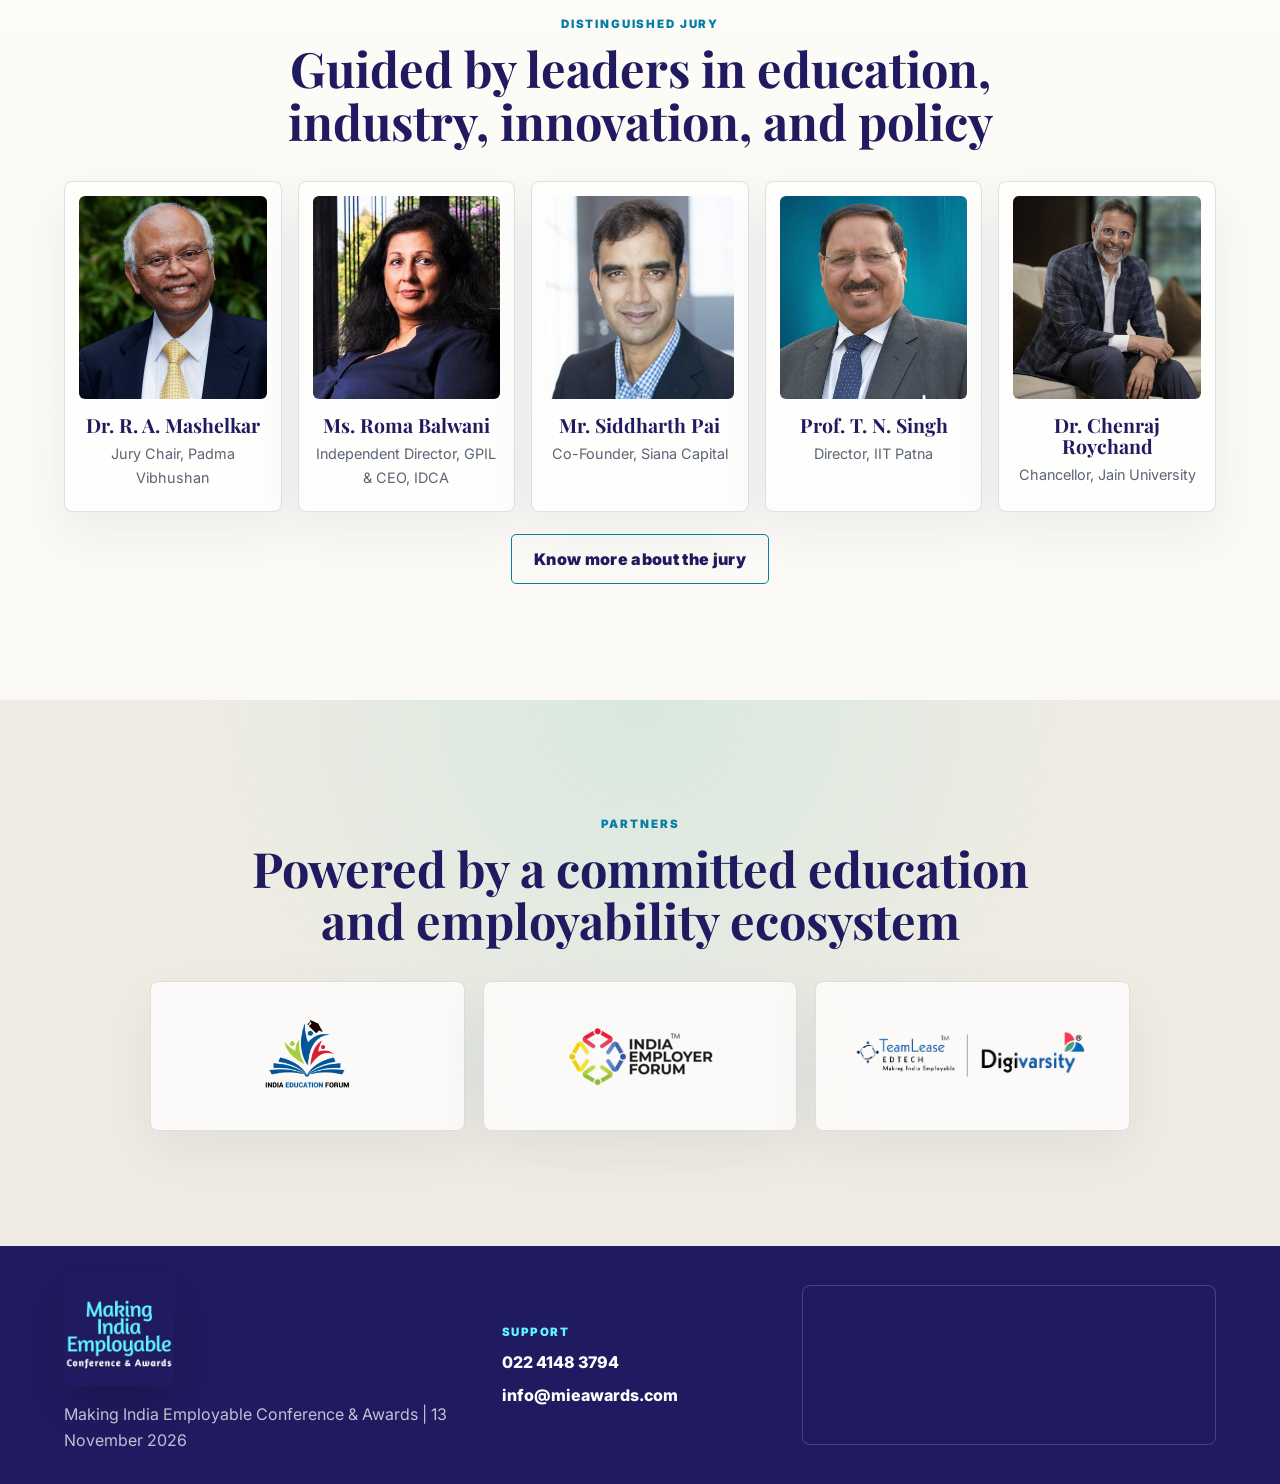
==== commit cfcb0851: "Add files via upload" ====
--- a/mieca-2026/index.html
+++ b/mieca-2026/index.html
@@ -32,7 +32,7 @@
         <a href="gallery.html">Gallery</a>
         <a href="awards.html">Awards</a>
         <a href="jury.html">Jury</a>
-        <a class="nav-cta" href="awards.html#nominate">Nominate Now</a>
+        <a class="nav-cta" href="https://nomination.makingindiaemployable.in">Nominate Now</a>
       </nav>
     </header>
 
@@ -55,7 +55,7 @@
             <div><strong data-seconds>00</strong><span>Seconds</span></div>
           </div>
           <div class="hero-actions">
-            <a class="button primary" href="awards.html#nominate">Nominate Now</a>
+            <a class="button primary" href="https://nomination.makingindiaemployable.in">Nominate Now</a>
             <a class="button ghost" href="awards.html">View Categories</a>
           </div>
         </div>
--- a/mieca-2026/styles.css
+++ b/mieca-2026/styles.css
@@ -765,6 +765,11 @@
   margin-top: 34px;
 }
 
+.award-detail-grid {
+  grid-template-columns: repeat(2, minmax(0, 1fr));
+  align-items: stretch;
+}
+
 .category-card {
   position: relative;
   overflow: hidden;
@@ -775,6 +780,24 @@
   background: rgba(255, 255, 255, 0.72);
   box-shadow: 0 20px 55px rgba(22, 59, 102, 0.08);
   transition: transform 0.25s ease, border-color 0.25s ease;
+}
+
+.award-detail-card {
+  min-height: 0;
+  padding: clamp(24px, 3vw, 34px);
+  background:
+    linear-gradient(180deg, rgba(255, 255, 255, 0.86), rgba(250, 248, 244, 0.74)),
+    var(--white);
+}
+
+.award-detail-card::before {
+  content: "";
+  position: absolute;
+  top: 0;
+  right: 0;
+  left: 0;
+  height: 4px;
+  background: linear-gradient(90deg, var(--brand-indigo), var(--primary), var(--brand-cyan));
 }
 
 .nomination-card {
@@ -805,12 +828,65 @@
 }
 
 .category-card h3,
+.category-card h4,
 .category-card p,
 .category-card span,
+.award-card-head,
+.criteria-list,
 .nomination-row,
 .nomination-count {
   position: relative;
   z-index: 1;
+}
+
+.award-card-head {
+  margin-bottom: 14px;
+}
+
+.award-card-head span {
+  margin-bottom: 14px;
+}
+
+.award-detail-card h3 {
+  margin-bottom: 12px;
+  font-size: clamp(1.35rem, 2.4vw, 1.9rem);
+}
+
+.award-detail-card h4 {
+  margin: 20px 0 10px;
+  color: var(--deep);
+  font-size: 0.82rem;
+  font-weight: 900;
+  letter-spacing: 0.05em;
+  text-transform: uppercase;
+}
+
+.criteria-list {
+  display: grid;
+  gap: 9px;
+  margin: 0;
+  padding: 0;
+  list-style: none;
+}
+
+.criteria-list li {
+  position: relative;
+  padding-left: 22px;
+  color: var(--muted);
+  font-size: 0.94rem;
+  line-height: 1.52;
+}
+
+.criteria-list li::before {
+  content: "";
+  position: absolute;
+  top: 0.7em;
+  left: 0;
+  width: 8px;
+  height: 8px;
+  border-radius: 50%;
+  background: var(--primary);
+  box-shadow: 0 0 0 5px rgba(98, 244, 255, 0.16);
 }
 
 .nomination-row {
@@ -888,6 +964,8 @@
   cursor: pointer;
   font-size: 0.78rem;
 }
+
+
 
 .jury-preview {
   overflow: hidden;
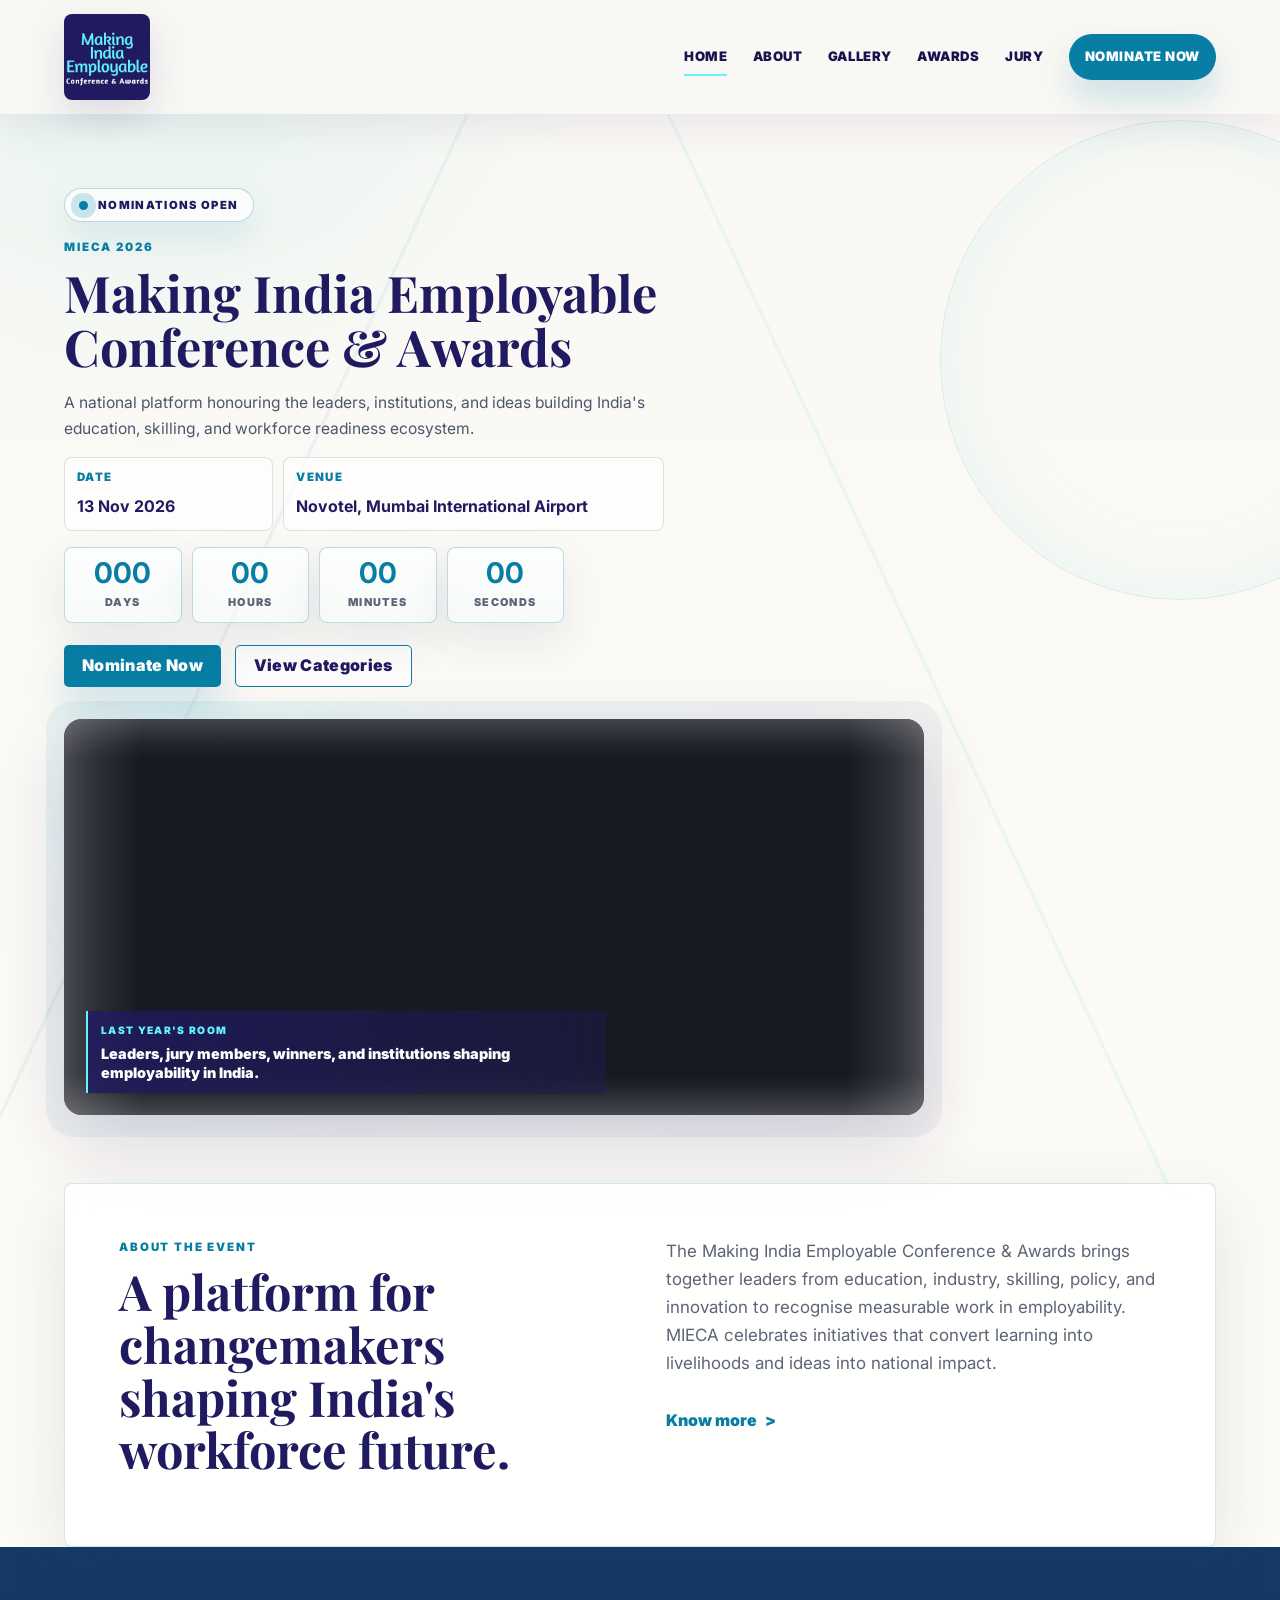
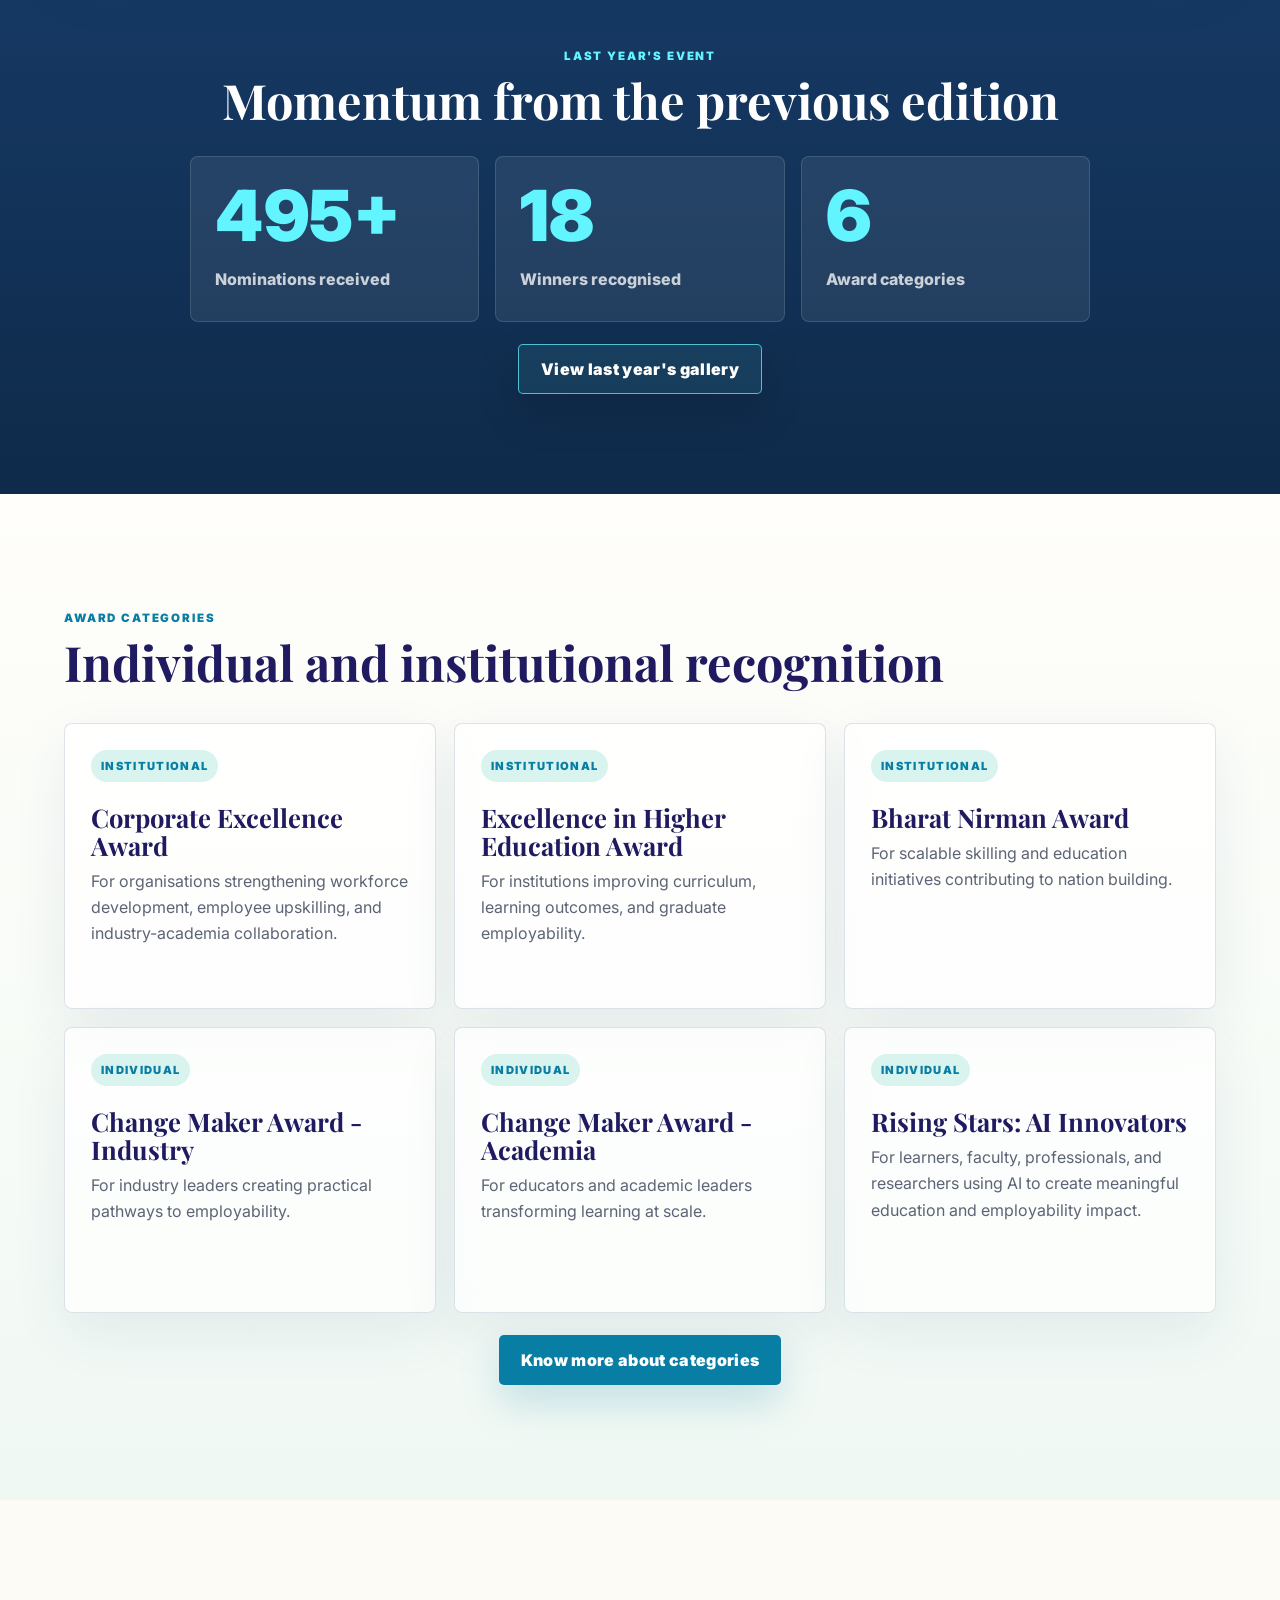
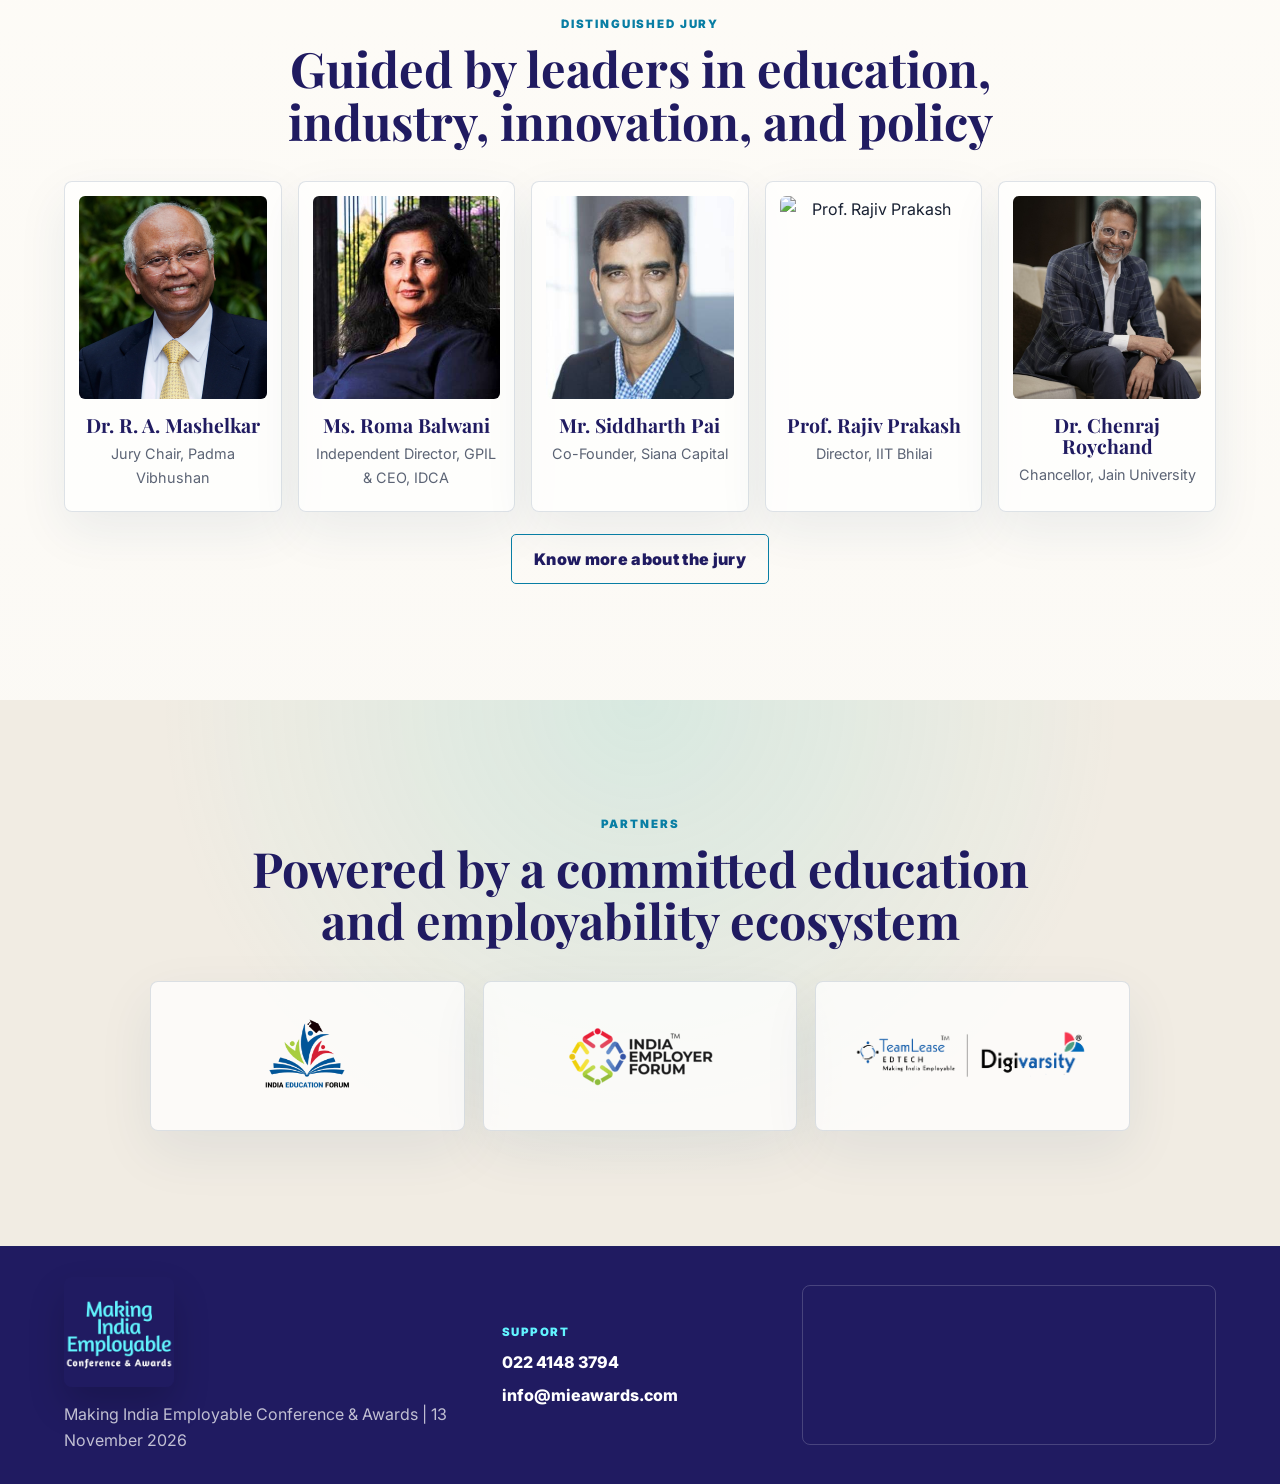
==== commit a94f7eba: "Add files via upload" ====
--- a/mieca-2026/index.html
+++ b/mieca-2026/index.html
@@ -177,9 +177,9 @@
             <p>Co-Founder, Siana Capital</p>
           </article>
           <article class="jury-card reveal">
-            <img src="assets/tn-singh.jpg" alt="Prof. T. N. Singh">
-            <h3>Prof. T. N. Singh</h3>
-            <p>Director, IIT Patna</p>
+            <img src="assets/rajiv-prakash.jpg" alt="Prof. Rajiv Prakash">
+            <h3>Prof. Rajiv Prakash</h3>
+            <p>Director, IIT Bhilai</p>
           </article>
           <article class="jury-card reveal delay-1">
             <img src="assets/chenraj-roychand.jpg" alt="Dr. Chenraj Roychand">
